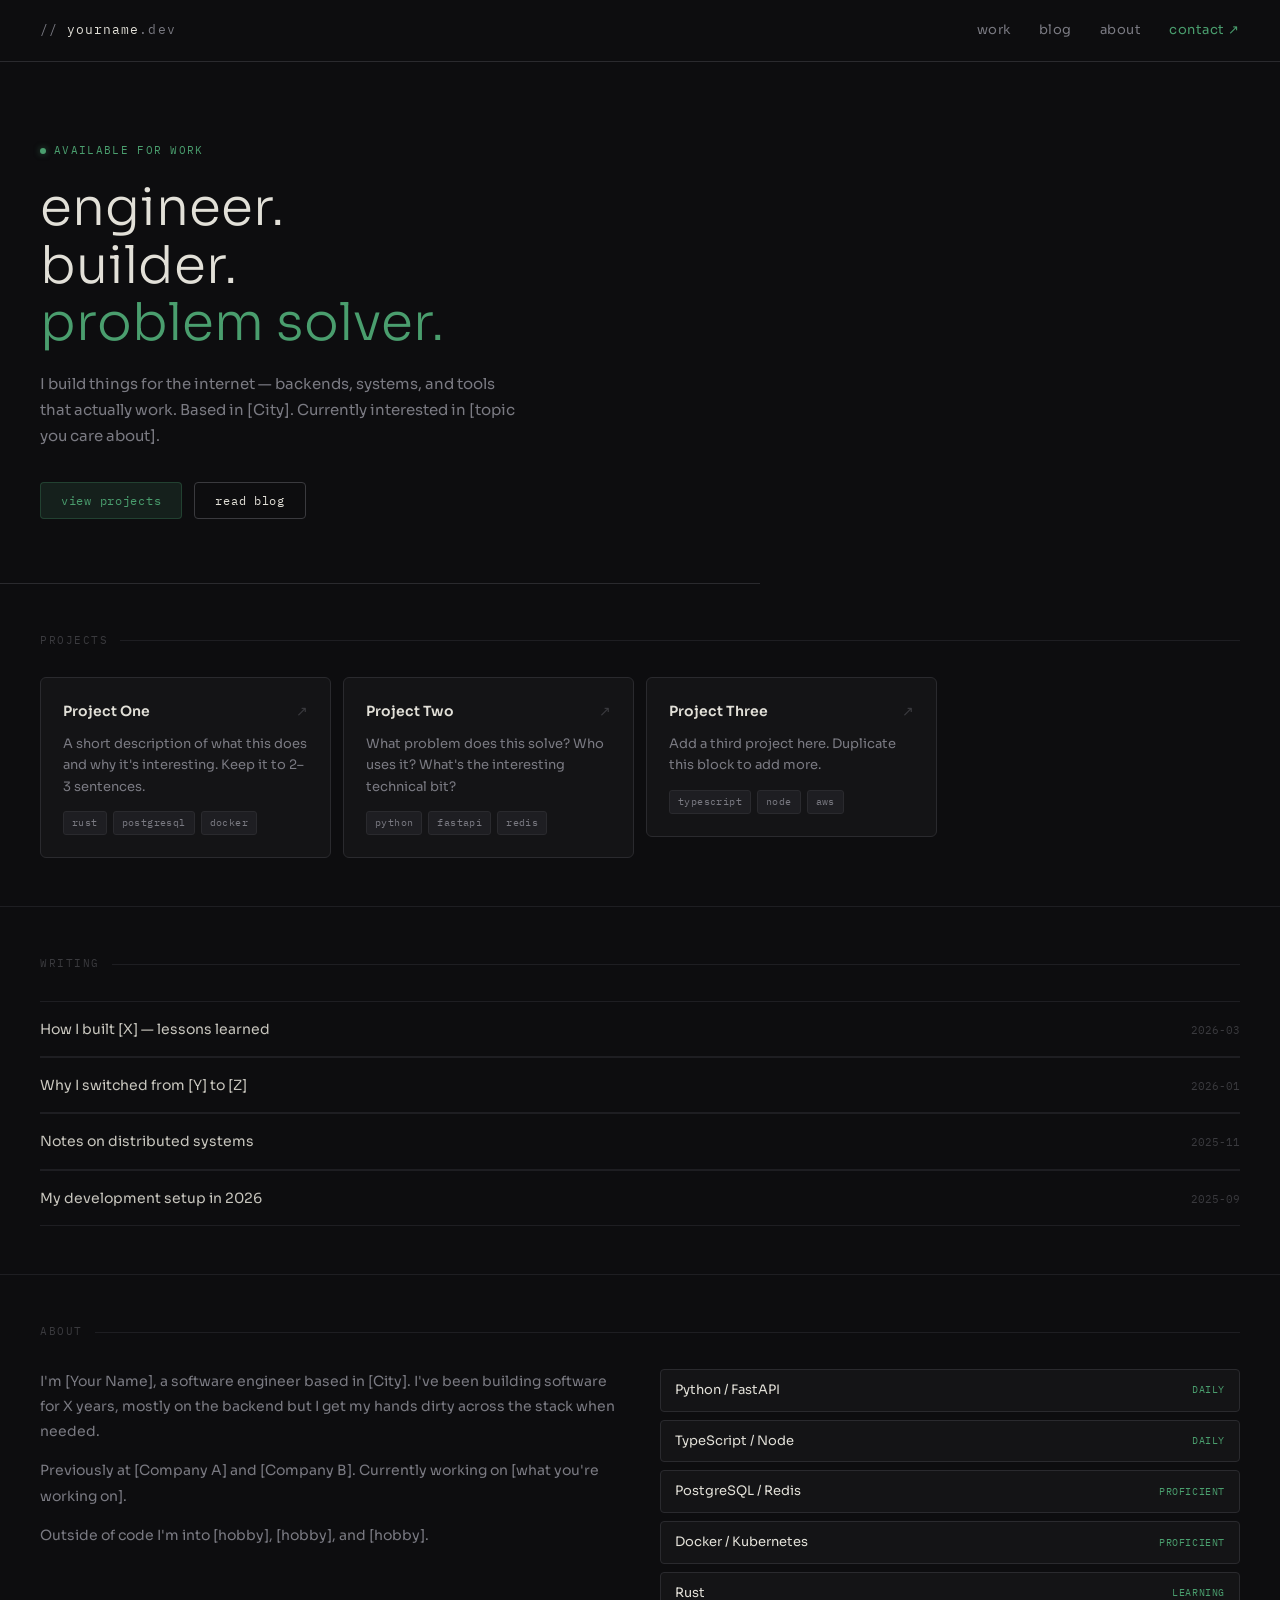
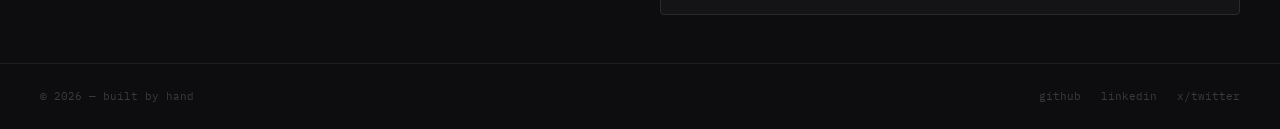
==== index.html @ 4e339ad2 "Add files via upload" ====
<!DOCTYPE html>
<html lang="en">
<head>
  <meta charset="UTF-8" />
  <meta name="viewport" content="width=device-width, initial-scale=1.0" />
  <title>yourname.dev</title>
  <link rel="preconnect" href="https://fonts.googleapis.com" />
  <link href="https://fonts.googleapis.com/css2?family=IBM+Plex+Mono:wght@400;500&family=Sora:wght@300;400;600&display=swap" rel="stylesheet" />
  <style>
    *, *::before, *::after { box-sizing: border-box; margin: 0; padding: 0; }

    :root {
      --bg:       #0d0d0f;
      --bg-card:  #141416;
      --bg-tag:   #1e1e22;
      --border:   #2a2a2e;
      --border-2: #1e1e22;
      --text:     #e2e0d8;
      --muted:    #7a7a82;
      --dim:      #3a3a3e;
      --accent:   #4a9e6e;
      --accent-bg:#4a9e6e22;
      --accent-bd:#4a9e6e44;
    }

    html { scroll-behavior: smooth; }

    body {
      font-family: 'Sora', sans-serif;
      background: var(--bg);
      color: var(--text);
      min-height: 100vh;
      line-height: 1.6;
    }

    a { color: inherit; text-decoration: none; }

    /* ── NAV ── */
    nav {
      display: flex;
      justify-content: space-between;
      align-items: center;
      padding: 20px 40px;
      border-bottom: 0.5px solid var(--border);
      position: sticky;
      top: 0;
      background: var(--bg);
      z-index: 10;
    }

    .logo {
      font-family: 'IBM Plex Mono', monospace;
      font-size: 13px;
      color: var(--muted);
      letter-spacing: 0.08em;
    }
    .logo span { color: var(--text); }

    .nav-links { display: flex; gap: 28px; }
    .nav-links a {
      font-size: 13px;
      color: var(--muted);
      letter-spacing: 0.04em;
      transition: color 0.15s;
    }
    .nav-links a:hover { color: var(--text); }
    .nav-links a.accent { color: var(--accent); }

    /* ── HERO ── */
    .hero {
      padding: 80px 40px 64px;
      border-bottom: 0.5px solid var(--border);
      max-width: 760px;
    }

    .status-badge {
      font-family: 'IBM Plex Mono', monospace;
      font-size: 11px;
      color: var(--accent);
      letter-spacing: 0.12em;
      margin-bottom: 20px;
      display: flex;
      align-items: center;
      gap: 8px;
    }
    .status-dot {
      width: 6px; height: 6px;
      border-radius: 50%;
      background: var(--accent);
      box-shadow: 0 0 6px #4a9e6e88;
      animation: pulse 2.5s ease-in-out infinite;
    }
    @keyframes pulse {
      0%, 100% { opacity: 1; }
      50% { opacity: 0.4; }
    }

    .hero h1 {
      font-size: 52px;
      font-weight: 300;
      line-height: 1.1;
      color: var(--text);
      margin-bottom: 20px;
    }
    .hero h1 em {
      font-style: normal;
      color: var(--accent);
    }

    .hero-bio {
      font-size: 15px;
      color: var(--muted);
      max-width: 480px;
      line-height: 1.75;
      margin-bottom: 32px;
    }
    /* ── Edit this line with your real bio ── */

    .cta-row { display: flex; gap: 12px; flex-wrap: wrap; }

    .btn {
      font-family: 'IBM Plex Mono', monospace;
      font-size: 12px;
      padding: 10px 20px;
      border-radius: 4px;
      cursor: pointer;
      letter-spacing: 0.06em;
      border: 0.5px solid;
      transition: all 0.15s;
      background: transparent;
    }
    .btn-green {
      color: var(--accent);
      border-color: var(--accent-bd);
      background: var(--accent-bg);
    }
    .btn-green:hover { background: #4a9e6e33; border-color: var(--accent); }
    .btn-outline {
      color: var(--text);
      border-color: var(--dim);
    }
    .btn-outline:hover { border-color: var(--text); }

    /* ── SECTIONS ── */
    .section { padding: 48px 40px; }
    .section + .section { border-top: 0.5px solid var(--border-2); }

    .section-label {
      font-family: 'IBM Plex Mono', monospace;
      font-size: 11px;
      color: var(--dim);
      letter-spacing: 0.14em;
      margin-bottom: 28px;
      display: flex;
      align-items: center;
      gap: 12px;
    }
    .section-label::after {
      content: '';
      flex: 1;
      height: 0.5px;
      background: var(--border-2);
    }

    /* ── PROJECTS ── */
    .projects-grid {
      display: grid;
      grid-template-columns: repeat(auto-fill, minmax(280px, 1fr));
      gap: 12px;
    }

    .card {
      background: var(--bg-card);
      border: 0.5px solid var(--border);
      border-radius: 6px;
      padding: 22px;
      transition: border-color 0.15s;
    }
    .card:hover { border-color: var(--dim); }
    .card:hover .card-arrow { color: var(--accent); }

    .card-top {
      display: flex;
      justify-content: space-between;
      align-items: flex-start;
      margin-bottom: 10px;
    }
    .card-title { font-size: 14px; font-weight: 600; }
    .card-arrow { font-size: 14px; color: var(--dim); transition: color 0.15s; }
    .card-desc { font-size: 13px; color: var(--muted); line-height: 1.65; }

    .tags-row { display: flex; gap: 6px; flex-wrap: wrap; margin-top: 14px; }
    .pill {
      font-family: 'IBM Plex Mono', monospace;
      font-size: 10px;
      padding: 3px 8px;
      border-radius: 3px;
      background: var(--bg-tag);
      color: var(--muted);
      border: 0.5px solid var(--border);
      letter-spacing: 0.04em;
    }

    /* ── BLOG ── */
    .post-list { display: flex; flex-direction: column; }
    .post-item {
      display: flex;
      justify-content: space-between;
      align-items: baseline;
      padding: 16px 0;
      border-bottom: 0.5px solid var(--border-2);
      cursor: pointer;
      gap: 16px;
    }
    .post-item:first-child { border-top: 0.5px solid var(--border-2); }
    .post-item:hover .post-title { color: var(--accent); }

    .post-title {
      font-size: 14px;
      color: #c8c6be;
      transition: color 0.15s;
    }
    .post-meta {
      font-family: 'IBM Plex Mono', monospace;
      font-size: 11px;
      color: var(--dim);
      white-space: nowrap;
    }

    /* ── ABOUT ── */
    .about-grid {
      display: grid;
      grid-template-columns: 1fr 1fr;
      gap: 40px;
      align-items: start;
    }
    .about-text { font-size: 14px; color: var(--muted); line-height: 1.8; }
    .about-text p + p { margin-top: 14px; }

    .skills-list {
      display: flex;
      flex-direction: column;
      gap: 8px;
    }
    .skill-row {
      display: flex;
      justify-content: space-between;
      align-items: center;
      font-size: 13px;
      padding: 10px 14px;
      background: var(--bg-card);
      border: 0.5px solid var(--border);
      border-radius: 4px;
    }
    .skill-name { color: var(--text); }
    .skill-level {
      font-family: 'IBM Plex Mono', monospace;
      font-size: 10px;
      color: var(--accent);
      letter-spacing: 0.06em;
    }

    /* ── FOOTER ── */
    footer {
      padding: 24px 40px;
      border-top: 0.5px solid var(--border-2);
      display: flex;
      justify-content: space-between;
      align-items: center;
    }
    footer p {
      font-family: 'IBM Plex Mono', monospace;
      font-size: 11px;
      color: var(--dim);
    }
    .social-links { display: flex; gap: 20px; }
    .social-links a {
      font-family: 'IBM Plex Mono', monospace;
      font-size: 11px;
      color: var(--dim);
      transition: color 0.15s;
    }
    .social-links a:hover { color: var(--muted); }

    /* ── RESPONSIVE ── */
    @media (max-width: 640px) {
      nav { padding: 16px 20px; }
      .nav-links { gap: 16px; }
      .hero { padding: 48px 20px 40px; }
      .hero h1 { font-size: 36px; }
      .section { padding: 36px 20px; }
      .about-grid { grid-template-columns: 1fr; }
      footer { padding: 20px; flex-direction: column; gap: 12px; }
    }
  </style>
</head>
<body>

  <!-- ════════════════════ NAV ════════════════════ -->
  <nav>
    <div class="logo">// <span>yourname</span>.dev</div>
    <div class="nav-links">
      <a href="#projects">work</a>
      <a href="#blog">blog</a>
      <a href="#about">about</a>
      <a href="mailto:you@email.com" class="accent">contact ↗</a>
    </div>
  </nav>

  <!-- ════════════════════ HERO ════════════════════ -->
  <section class="hero">
    <div class="status-badge">
      <span class="status-dot"></span>
      AVAILABLE FOR WORK <!-- Remove this line if you're not looking -->
    </div>
    <h1>
      engineer.<br>
      builder.<br>
      <em>problem solver.</em>
    </h1>
    <!-- ── Edit your bio here ── -->
    <p class="hero-bio">
      I build things for the internet — backends, systems, and tools that actually work.
      Based in [City]. Currently interested in [topic you care about].
    </p>
    <div class="cta-row">
      <a href="#projects"><button class="btn btn-green">view projects</button></a>
      <a href="#blog"><button class="btn btn-outline">read blog</button></a>
    </div>
  </section>

  <!-- ════════════════════ PROJECTS ════════════════════ -->
  <section class="section" id="projects">
    <div class="section-label">PROJECTS</div>
    <div class="projects-grid">

      <!-- ── Project 1: edit title, description, link, and tags ── -->
      <a href="https://github.com/you/project-one" target="_blank">
        <div class="card">
          <div class="card-top">
            <div class="card-title">Project One</div>
            <div class="card-arrow">↗</div>
          </div>
          <div class="card-desc">A short description of what this does and why it's interesting. Keep it to 2–3 sentences.</div>
          <div class="tags-row">
            <span class="pill">rust</span>
            <span class="pill">postgresql</span>
            <span class="pill">docker</span>
          </div>
        </div>
      </a>

      <!-- ── Project 2 ── -->
      <a href="https://github.com/you/project-two" target="_blank">
        <div class="card">
          <div class="card-top">
            <div class="card-title">Project Two</div>
            <div class="card-arrow">↗</div>
          </div>
          <div class="card-desc">What problem does this solve? Who uses it? What's the interesting technical bit?</div>
          <div class="tags-row">
            <span class="pill">python</span>
            <span class="pill">fastapi</span>
            <span class="pill">redis</span>
          </div>
        </div>
      </a>

      <!-- ── Project 3 ── -->
      <a href="https://github.com/you/project-three" target="_blank">
        <div class="card">
          <div class="card-top">
            <div class="card-title">Project Three</div>
            <div class="card-arrow">↗</div>
          </div>
          <div class="card-desc">Add a third project here. Duplicate this block to add more.</div>
          <div class="tags-row">
            <span class="pill">typescript</span>
            <span class="pill">node</span>
            <span class="pill">aws</span>
          </div>
        </div>
      </a>

    </div>
  </section>

  <!-- ════════════════════ BLOG ════════════════════ -->
  <section class="section" id="blog">
    <div class="section-label">WRITING</div>
    <div class="post-list">

      <!-- ── Blog post: edit title, date, and href for each post ── -->
      <a href="/blog/post-one.html">
        <div class="post-item">
          <span class="post-title">How I built [X] — lessons learned</span>
          <span class="post-meta">2026-03</span>
        </div>
      </a>

      <a href="/blog/post-two.html">
        <div class="post-item">
          <span class="post-title">Why I switched from [Y] to [Z]</span>
          <span class="post-meta">2026-01</span>
        </div>
      </a>

      <a href="/blog/post-three.html">
        <div class="post-item">
          <span class="post-title">Notes on distributed systems</span>
          <span class="post-meta">2025-11</span>
        </div>
      </a>

      <a href="/blog/post-four.html">
        <div class="post-item">
          <span class="post-title">My development setup in 2026</span>
          <span class="post-meta">2025-09</span>
        </div>
      </a>

    </div>
  </section>

  <!-- ════════════════════ ABOUT ════════════════════ -->
  <section class="section" id="about">
    <div class="section-label">ABOUT</div>
    <div class="about-grid">

      <!-- ── Edit your about text ── -->
      <div class="about-text">
        <p>
          I'm [Your Name], a software engineer based in [City].
          I've been building software for X years, mostly on the backend
          but I get my hands dirty across the stack when needed.
        </p>
        <p>
          Previously at [Company A] and [Company B]. Currently
          working on [what you're working on].
        </p>
        <p>
          Outside of code I'm into [hobby], [hobby], and [hobby].
        </p>
      </div>

      <!-- ── Edit your skills ── -->
      <div class="skills-list">
        <div class="skill-row">
          <span class="skill-name">Python / FastAPI</span>
          <span class="skill-level">DAILY</span>
        </div>
        <div class="skill-row">
          <span class="skill-name">TypeScript / Node</span>
          <span class="skill-level">DAILY</span>
        </div>
        <div class="skill-row">
          <span class="skill-name">PostgreSQL / Redis</span>
          <span class="skill-level">PROFICIENT</span>
        </div>
        <div class="skill-row">
          <span class="skill-name">Docker / Kubernetes</span>
          <span class="skill-level">PROFICIENT</span>
        </div>
        <div class="skill-row">
          <span class="skill-name">Rust</span>
          <span class="skill-level">LEARNING</span>
        </div>
      </div>

    </div>
  </section>

  <!-- ════════════════════ FOOTER ════════════════════ -->
  <footer>
    <p>© 2026 — built by hand</p>
    <div class="social-links">
      <!-- ── Replace # with your real profile URLs ── -->
      <a href="https://github.com/you" target="_blank">github</a>
      <a href="https://linkedin.com/in/you" target="_blank">linkedin</a>
      <a href="https://x.com/you" target="_blank">x/twitter</a>
    </div>
  </footer>

</body>
</html>
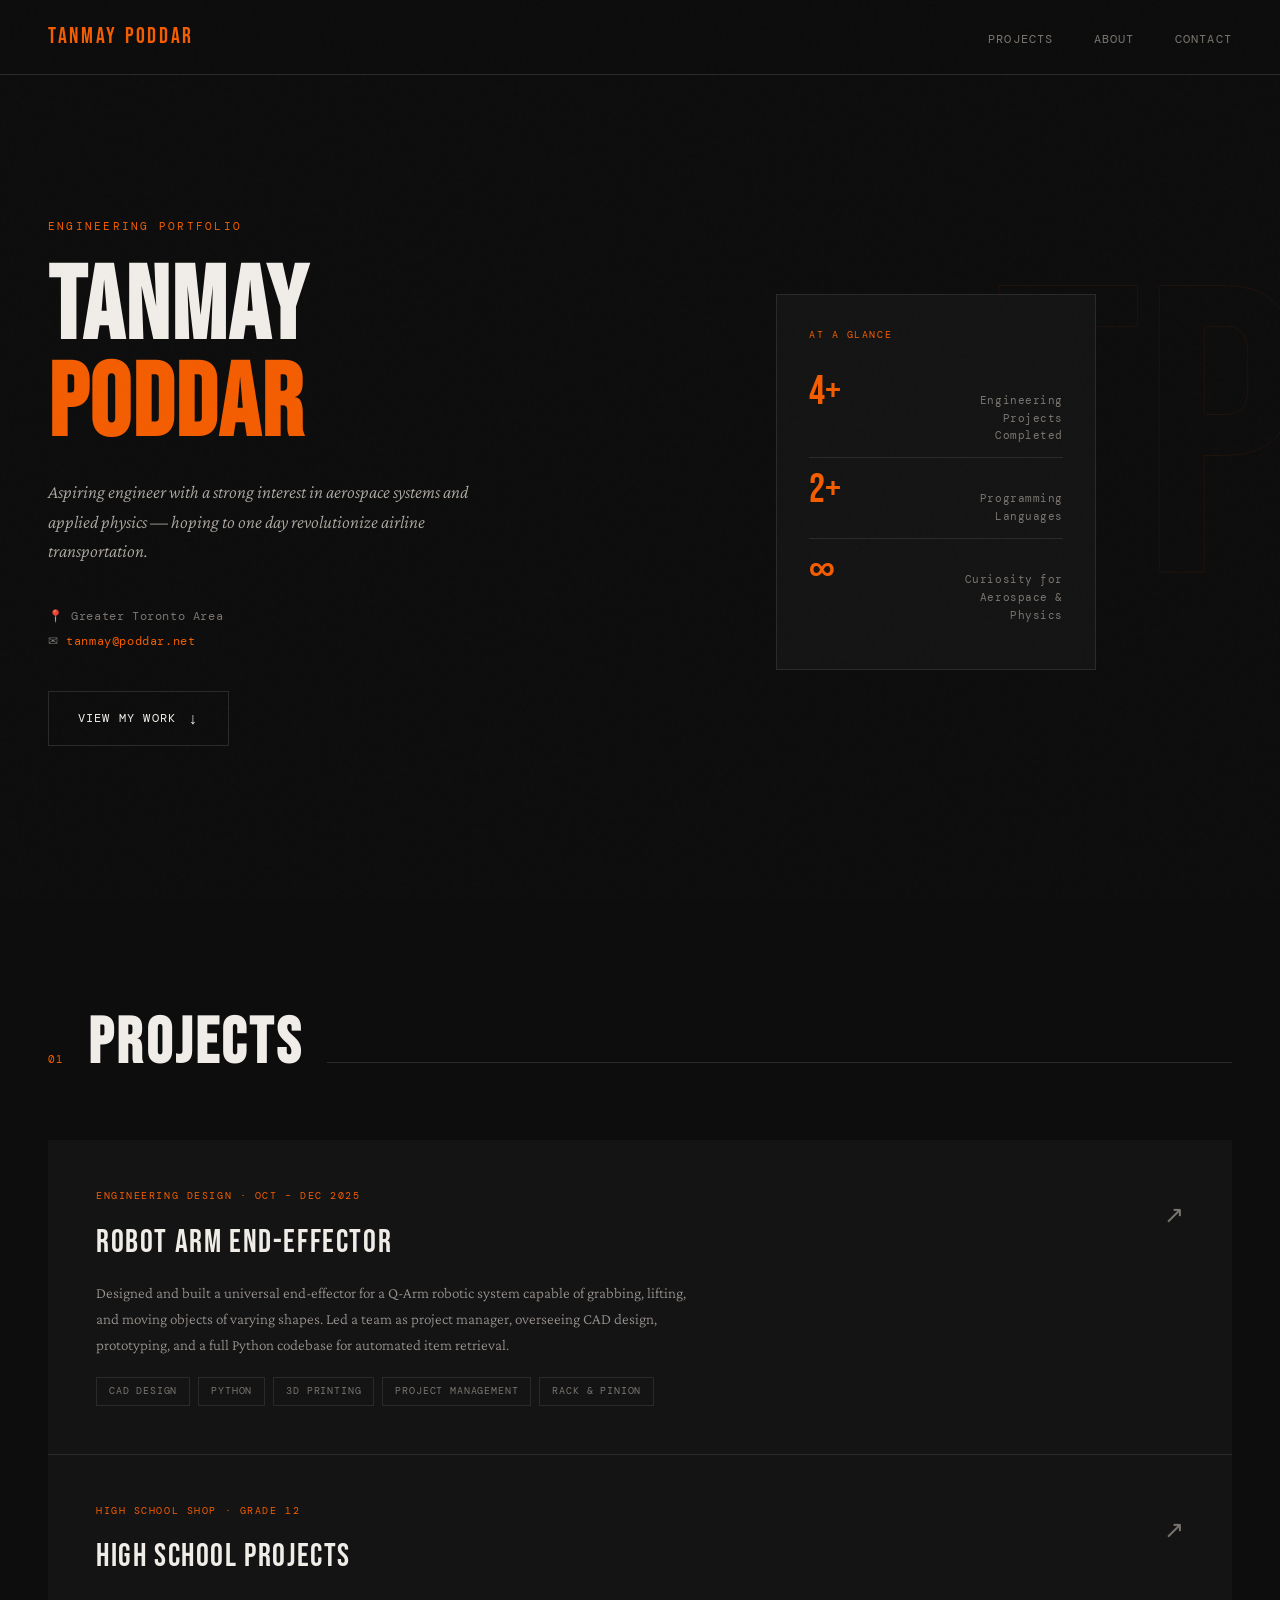
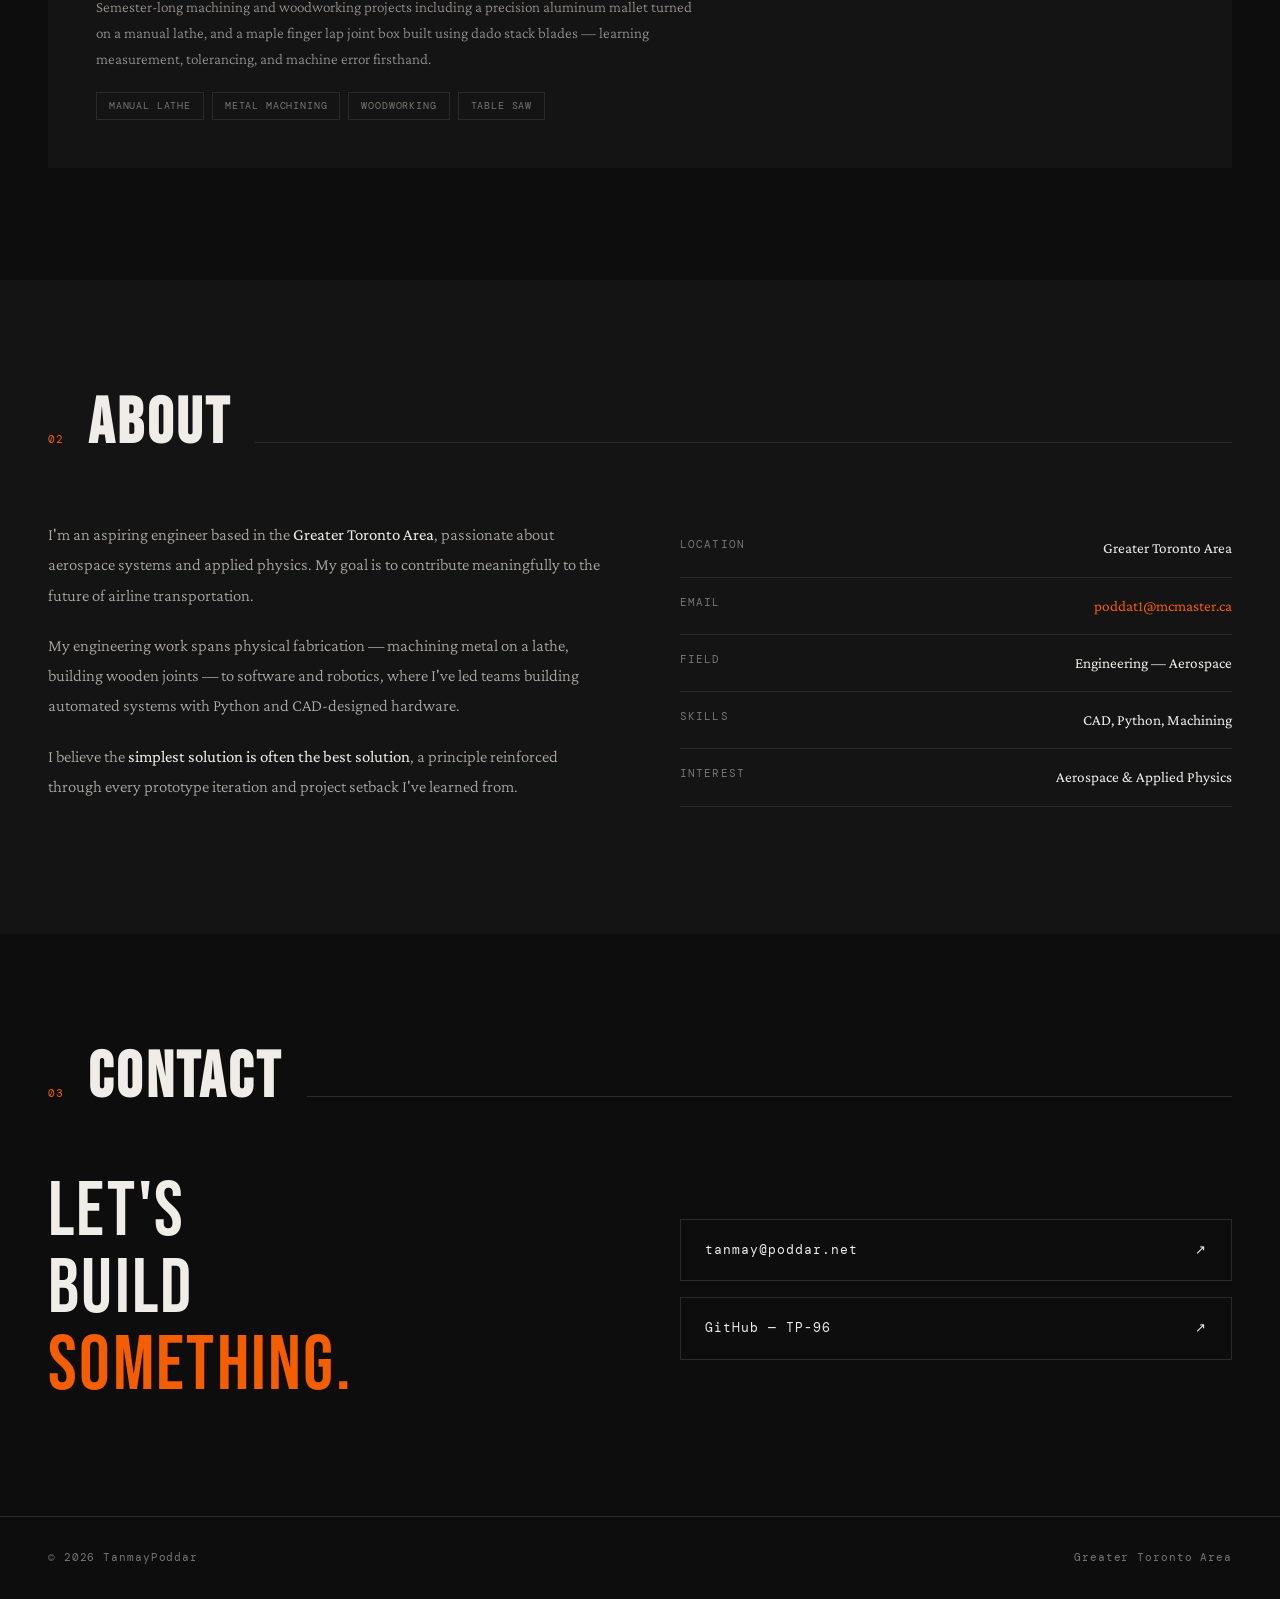
==== commit 601d5a7c: "MainPage Update" ====
--- a/index.html
+++ b/index.html
@@ -2,484 +2,538 @@
 <html lang="en">
 <head>
   <meta charset="UTF-8" />
-  <meta name="viewport" content="width=device-width, initial-scale=1.0" />
-  <title>yourname.dev</title>
-  <link rel="preconnect" href="https://fonts.googleapis.com" />
-  <link href="https://fonts.googleapis.com/css2?family=IBM+Plex+Mono:wght@400;500&family=Sora:wght@300;400;600&display=swap" rel="stylesheet" />
+  <meta name="viewport" content="width=device-width, initial-scale=1.0"/>
+  <title>Tanmay Poddar — Portfolio</title>
+  <link href="https://fonts.googleapis.com/css2?family=Bebas+Neue&family=Crimson+Pro:ital,wght@0,300;0,400;1,300&family=DM+Mono:wght@400;500&display=swap" rel="stylesheet"/>
   <style>
+    :root {
+      --orange: #F45D00;
+      --bg: #0d0d0d;
+      --surface: #141414;
+      --surface2: #1c1c1c;
+      --text: #f0ede8;
+      --muted: #7a7570;
+      --border: #2a2a2a;
+    }
     *, *::before, *::after { box-sizing: border-box; margin: 0; padding: 0; }
-
-    :root {
-      --bg:       #0d0d0f;
-      --bg-card:  #141416;
-      --bg-tag:   #1e1e22;
-      --border:   #2a2a2e;
-      --border-2: #1e1e22;
-      --text:     #e2e0d8;
-      --muted:    #7a7a82;
-      --dim:      #3a3a3e;
-      --accent:   #4a9e6e;
-      --accent-bg:#4a9e6e22;
-      --accent-bd:#4a9e6e44;
-    }
-
     html { scroll-behavior: smooth; }
-
     body {
-      font-family: 'Sora', sans-serif;
       background: var(--bg);
       color: var(--text);
+      font-family: 'Crimson Pro', Georgia, serif;
+      font-size: 18px;
+      line-height: 1.6;
+      overflow-x: hidden;
+    }
+    body::before {
+      content: '';
+      position: fixed;
+      inset: 0;
+      background-image: url("data:image/svg+xml,%3Csvg viewBox='0 0 256 256' xmlns='http://www.w3.org/2000/svg'%3E%3Cfilter id='noise'%3E%3CfeTurbulence type='fractalNoise' baseFrequency='0.9' numOctaves='4' stitchTiles='stitch'/%3E%3C/filter%3E%3Crect width='100%25' height='100%25' filter='url(%23noise)' opacity='0.04'/%3E%3C/svg%3E");
+      pointer-events: none;
+      z-index: 9999;
+      opacity: 0.4;
+    }
+    nav {
+      position: fixed;
+      top: 0; left: 0; right: 0;
+      z-index: 100;
+      display: flex;
+      justify-content: space-between;
+      align-items: center;
+      padding: 1.2rem 3rem;
+      border-bottom: 1px solid var(--border);
+      background: rgba(13,13,13,0.85);
+      backdrop-filter: blur(12px);
+    }
+    .nav-logo {
+      font-family: 'Bebas Neue', sans-serif;
+      font-size: 1.4rem;
+      letter-spacing: 0.12em;
+      color: var(--orange);
+      text-decoration: none;
+    }
+    .nav-links { display: flex; gap: 2.5rem; list-style: none; }
+    .nav-links a {
+      font-family: 'DM Mono', monospace;
+      font-size: 0.75rem;
+      letter-spacing: 0.1em;
+      text-transform: uppercase;
+      color: var(--muted);
+      text-decoration: none;
+      transition: color 0.2s;
+    }
+    .nav-links a:hover { color: var(--orange); }
+
+    .hero {
       min-height: 100vh;
-      line-height: 1.6;
-    }
-
-    a { color: inherit; text-decoration: none; }
-
-    /* ── NAV ── */
-    nav {
-      display: flex;
-      justify-content: space-between;
-      align-items: center;
-      padding: 20px 40px;
-      border-bottom: 0.5px solid var(--border);
-      position: sticky;
-      top: 0;
-      background: var(--bg);
-      z-index: 10;
-    }
-
-    .logo {
-      font-family: 'IBM Plex Mono', monospace;
-      font-size: 13px;
-      color: var(--muted);
-      letter-spacing: 0.08em;
-    }
-    .logo span { color: var(--text); }
-
-    .nav-links { display: flex; gap: 28px; }
-    .nav-links a {
-      font-size: 13px;
-      color: var(--muted);
-      letter-spacing: 0.04em;
-      transition: color 0.15s;
-    }
-    .nav-links a:hover { color: var(--text); }
-    .nav-links a.accent { color: var(--accent); }
-
-    /* ── HERO ── */
-    .hero {
-      padding: 80px 40px 64px;
-      border-bottom: 0.5px solid var(--border);
-      max-width: 760px;
-    }
-
-    .status-badge {
-      font-family: 'IBM Plex Mono', monospace;
-      font-size: 11px;
-      color: var(--accent);
-      letter-spacing: 0.12em;
-      margin-bottom: 20px;
-      display: flex;
-      align-items: center;
-      gap: 8px;
-    }
-    .status-dot {
-      width: 6px; height: 6px;
-      border-radius: 50%;
-      background: var(--accent);
-      box-shadow: 0 0 6px #4a9e6e88;
-      animation: pulse 2.5s ease-in-out infinite;
-    }
-    @keyframes pulse {
-      0%, 100% { opacity: 1; }
-      50% { opacity: 0.4; }
-    }
-
-    .hero h1 {
-      font-size: 52px;
+      display: grid;
+      grid-template-columns: 1fr 1fr;
+      align-items: center;
+      padding: 8rem 3rem 4rem;
+      position: relative;
+      overflow: hidden;
+    }
+    .hero::after {
+      content: 'TP';
+      position: absolute;
+      right: -0.05em;
+      top: 50%;
+      transform: translateY(-50%);
+      font-family: 'Bebas Neue', sans-serif;
+      font-size: 32vw;
+      color: transparent;
+      -webkit-text-stroke: 1px rgba(244,93,0,0.07);
+      pointer-events: none;
+      user-select: none;
+      line-height: 1;
+    }
+    .hero-content { position: relative; z-index: 1; }
+    .hero-label {
+      font-family: 'DM Mono', monospace;
+      font-size: 0.7rem;
+      letter-spacing: 0.2em;
+      text-transform: uppercase;
+      color: var(--orange);
+      margin-bottom: 1.5rem;
+      opacity: 0;
+      animation: fadeUp 0.8s 0.2s forwards;
+    }
+    .hero-title {
+      font-family: 'Bebas Neue', sans-serif;
+      font-size: clamp(4rem, 8vw, 7rem);
+      line-height: 0.95;
+      letter-spacing: 0.02em;
+      margin-bottom: 1.5rem;
+      opacity: 0;
+      animation: fadeUp 0.8s 0.4s forwards;
+    }
+    .hero-title span { color: var(--orange); }
+    .hero-desc {
+      font-size: 1.15rem;
+      color: #b0aba4;
       font-weight: 300;
-      line-height: 1.1;
+      font-style: italic;
+      max-width: 440px;
+      margin-bottom: 2.5rem;
+      opacity: 0;
+      animation: fadeUp 0.8s 0.6s forwards;
+    }
+    .hero-meta {
+      display: flex;
+      flex-direction: column;
+      gap: 0.4rem;
+      opacity: 0;
+      animation: fadeUp 0.8s 0.8s forwards;
+    }
+    .hero-meta span {
+      font-family: 'DM Mono', monospace;
+      font-size: 0.75rem;
+      color: var(--muted);
+      letter-spacing: 0.05em;
+    }
+    .hero-meta a { color: var(--orange); text-decoration: none; }
+    .hero-cta {
+      margin-top: 2.5rem;
+      display: inline-flex;
+      align-items: center;
+      gap: 0.75rem;
+      font-family: 'DM Mono', monospace;
+      font-size: 0.75rem;
+      letter-spacing: 0.1em;
+      text-transform: uppercase;
       color: var(--text);
-      margin-bottom: 20px;
-    }
-    .hero h1 em {
-      font-style: normal;
-      color: var(--accent);
-    }
-
-    .hero-bio {
-      font-size: 15px;
-      color: var(--muted);
-      max-width: 480px;
-      line-height: 1.75;
-      margin-bottom: 32px;
-    }
-    /* ── Edit this line with your real bio ── */
-
-    .cta-row { display: flex; gap: 12px; flex-wrap: wrap; }
-
-    .btn {
-      font-family: 'IBM Plex Mono', monospace;
-      font-size: 12px;
-      padding: 10px 20px;
-      border-radius: 4px;
-      cursor: pointer;
-      letter-spacing: 0.06em;
-      border: 0.5px solid;
-      transition: all 0.15s;
-      background: transparent;
-    }
-    .btn-green {
-      color: var(--accent);
-      border-color: var(--accent-bd);
-      background: var(--accent-bg);
-    }
-    .btn-green:hover { background: #4a9e6e33; border-color: var(--accent); }
-    .btn-outline {
-      color: var(--text);
-      border-color: var(--dim);
-    }
-    .btn-outline:hover { border-color: var(--text); }
-
-    /* ── SECTIONS ── */
-    .section { padding: 48px 40px; }
-    .section + .section { border-top: 0.5px solid var(--border-2); }
-
-    .section-label {
-      font-family: 'IBM Plex Mono', monospace;
-      font-size: 11px;
-      color: var(--dim);
-      letter-spacing: 0.14em;
-      margin-bottom: 28px;
-      display: flex;
-      align-items: center;
-      gap: 12px;
-    }
-    .section-label::after {
-      content: '';
-      flex: 1;
-      height: 0.5px;
-      background: var(--border-2);
-    }
-
-    /* ── PROJECTS ── */
-    .projects-grid {
-      display: grid;
-      grid-template-columns: repeat(auto-fill, minmax(280px, 1fr));
-      gap: 12px;
-    }
-
-    .card {
-      background: var(--bg-card);
-      border: 0.5px solid var(--border);
-      border-radius: 6px;
-      padding: 22px;
-      transition: border-color 0.15s;
-    }
-    .card:hover { border-color: var(--dim); }
-    .card:hover .card-arrow { color: var(--accent); }
-
-    .card-top {
-      display: flex;
-      justify-content: space-between;
-      align-items: flex-start;
-      margin-bottom: 10px;
-    }
-    .card-title { font-size: 14px; font-weight: 600; }
-    .card-arrow { font-size: 14px; color: var(--dim); transition: color 0.15s; }
-    .card-desc { font-size: 13px; color: var(--muted); line-height: 1.65; }
-
-    .tags-row { display: flex; gap: 6px; flex-wrap: wrap; margin-top: 14px; }
-    .pill {
-      font-family: 'IBM Plex Mono', monospace;
-      font-size: 10px;
-      padding: 3px 8px;
-      border-radius: 3px;
-      background: var(--bg-tag);
-      color: var(--muted);
-      border: 0.5px solid var(--border);
-      letter-spacing: 0.04em;
-    }
-
-    /* ── BLOG ── */
-    .post-list { display: flex; flex-direction: column; }
-    .post-item {
+      text-decoration: none;
+      border: 1px solid var(--border);
+      padding: 0.85rem 1.8rem;
+      transition: border-color 0.2s, color 0.2s;
+      opacity: 0;
+      animation: fadeUp 0.8s 1s forwards;
+    }
+    .hero-cta:hover { border-color: var(--orange); color: var(--orange); }
+    .hero-cta::after { content: '↓'; font-size: 1rem; }
+    .hero-right {
+      display: flex;
+      justify-content: center;
+      align-items: center;
+      position: relative;
+      z-index: 1;
+    }
+    .hero-card {
+      border: 1px solid var(--border);
+      padding: 2rem;
+      background: var(--surface);
+      max-width: 320px;
+      width: 100%;
+      opacity: 0;
+      animation: fadeUp 0.8s 0.6s forwards;
+    }
+    .hero-card-label {
+      font-family: 'DM Mono', monospace;
+      font-size: 0.65rem;
+      letter-spacing: 0.15em;
+      text-transform: uppercase;
+      color: var(--orange);
+      margin-bottom: 1rem;
+    }
+    .stat-row {
       display: flex;
       justify-content: space-between;
       align-items: baseline;
-      padding: 16px 0;
-      border-bottom: 0.5px solid var(--border-2);
-      cursor: pointer;
-      gap: 16px;
-    }
-    .post-item:first-child { border-top: 0.5px solid var(--border-2); }
-    .post-item:hover .post-title { color: var(--accent); }
-
-    .post-title {
-      font-size: 14px;
-      color: #c8c6be;
-      transition: color 0.15s;
-    }
-    .post-meta {
-      font-family: 'IBM Plex Mono', monospace;
-      font-size: 11px;
-      color: var(--dim);
-      white-space: nowrap;
-    }
-
-    /* ── ABOUT ── */
+      padding: 0.75rem 0;
+      border-bottom: 1px solid var(--border);
+    }
+    .stat-row:last-child { border-bottom: none; }
+    .stat-num {
+      font-family: 'Bebas Neue', sans-serif;
+      font-size: 2.5rem;
+      color: var(--orange);
+      line-height: 1;
+    }
+    .stat-label {
+      font-family: 'DM Mono', monospace;
+      font-size: 0.7rem;
+      color: var(--muted);
+      letter-spacing: 0.05em;
+      text-align: right;
+      max-width: 130px;
+    }
+
+    section { padding: 7rem 3rem; }
+    .section-header {
+      display: flex;
+      align-items: baseline;
+      gap: 1.5rem;
+      margin-bottom: 4rem;
+    }
+    .section-num {
+      font-family: 'DM Mono', monospace;
+      font-size: 0.7rem;
+      color: var(--orange);
+      letter-spacing: 0.1em;
+    }
+    .section-title {
+      font-family: 'Bebas Neue', sans-serif;
+      font-size: clamp(2.5rem, 5vw, 4rem);
+      letter-spacing: 0.05em;
+      line-height: 1;
+    }
+    .section-line { flex: 1; height: 1px; background: var(--border); }
+
+    #projects { background: var(--bg); }
+    .project-grid { display: grid; gap: 1px; background: var(--border); }
+    .project-card {
+      background: var(--surface);
+      padding: 3rem;
+      display: grid;
+      grid-template-columns: 1fr auto;
+      gap: 2rem;
+      align-items: start;
+      text-decoration: none;
+      color: inherit;
+      transition: background 0.2s;
+      position: relative;
+      overflow: hidden;
+    }
+    .project-card::before {
+      content: '';
+      position: absolute;
+      left: 0; top: 0; bottom: 0;
+      width: 3px;
+      background: var(--orange);
+      transform: scaleY(0);
+      transition: transform 0.3s;
+      transform-origin: bottom;
+    }
+    .project-card:hover { background: var(--surface2); }
+    .project-card:hover::before { transform: scaleY(1); }
+    .project-tag {
+      font-family: 'DM Mono', monospace;
+      font-size: 0.65rem;
+      letter-spacing: 0.15em;
+      text-transform: uppercase;
+      color: var(--orange);
+      margin-bottom: 0.75rem;
+    }
+    .project-title {
+      font-family: 'Bebas Neue', sans-serif;
+      font-size: 2rem;
+      letter-spacing: 0.05em;
+      margin-bottom: 0.75rem;
+    }
+    .project-desc {
+      color: #9a9490;
+      font-size: 0.95rem;
+      font-weight: 300;
+      max-width: 600px;
+      line-height: 1.7;
+    }
+    .project-arrow {
+      font-family: 'DM Mono', monospace;
+      font-size: 1.5rem;
+      color: var(--muted);
+      transition: color 0.2s, transform 0.2s;
+      margin-top: 0.5rem;
+    }
+    .project-card:hover .project-arrow { color: var(--orange); transform: translate(4px, -4px); }
+    .project-skills { display: flex; flex-wrap: wrap; gap: 0.5rem; margin-top: 1.25rem; }
+    .skill-chip {
+      font-family: 'DM Mono', monospace;
+      font-size: 0.65rem;
+      letter-spacing: 0.08em;
+      padding: 0.3rem 0.75rem;
+      border: 1px solid var(--border);
+      color: var(--muted);
+      text-transform: uppercase;
+    }
+
+    #about { background: var(--surface); }
     .about-grid {
       display: grid;
       grid-template-columns: 1fr 1fr;
-      gap: 40px;
+      gap: 5rem;
       align-items: start;
     }
-    .about-text { font-size: 14px; color: var(--muted); line-height: 1.8; }
-    .about-text p + p { margin-top: 14px; }
-
-    .skills-list {
-      display: flex;
-      flex-direction: column;
-      gap: 8px;
-    }
-    .skill-row {
+    .about-text p {
+      color: #b0aba4;
+      font-size: 1.05rem;
+      font-weight: 300;
+      line-height: 1.8;
+      margin-bottom: 1.25rem;
+    }
+    .about-text p strong { color: var(--text); font-weight: 400; }
+    .about-details { display: flex; flex-direction: column; gap: 0; }
+    .detail-row {
       display: flex;
       justify-content: space-between;
-      align-items: center;
-      font-size: 13px;
-      padding: 10px 14px;
-      background: var(--bg-card);
-      border: 0.5px solid var(--border);
-      border-radius: 4px;
-    }
-    .skill-name { color: var(--text); }
-    .skill-level {
-      font-family: 'IBM Plex Mono', monospace;
-      font-size: 10px;
-      color: var(--accent);
-      letter-spacing: 0.06em;
-    }
-
-    /* ── FOOTER ── */
+      padding: 1rem 0;
+      border-bottom: 1px solid var(--border);
+    }
+    .detail-key {
+      font-family: 'DM Mono', monospace;
+      font-size: 0.7rem;
+      letter-spacing: 0.1em;
+      text-transform: uppercase;
+      color: var(--muted);
+    }
+    .detail-val { font-size: 0.95rem; color: var(--text); text-align: right; }
+    .detail-val a { color: var(--orange); text-decoration: none; }
+
+    #contact { background: var(--bg); }
+    .contact-inner {
+      display: grid;
+      grid-template-columns: 1fr 1fr;
+      gap: 5rem;
+      align-items: center;
+    }
+    .contact-big {
+      font-family: 'Bebas Neue', sans-serif;
+      font-size: clamp(3rem, 6vw, 5.5rem);
+      line-height: 1;
+      letter-spacing: 0.03em;
+    }
+    .contact-big span { color: var(--orange); }
+    .contact-links { display: flex; flex-direction: column; gap: 1rem; }
+    .contact-link {
+      display: flex;
+      align-items: center;
+      justify-content: space-between;
+      padding: 1.25rem 1.5rem;
+      border: 1px solid var(--border);
+      color: var(--text);
+      text-decoration: none;
+      font-family: 'DM Mono', monospace;
+      font-size: 0.8rem;
+      letter-spacing: 0.08em;
+      transition: border-color 0.2s, color 0.2s, background 0.2s;
+    }
+    .contact-link:hover { border-color: var(--orange); color: var(--orange); background: rgba(244,93,0,0.04); }
+
     footer {
-      padding: 24px 40px;
-      border-top: 0.5px solid var(--border-2);
+      border-top: 1px solid var(--border);
+      padding: 2rem 3rem;
       display: flex;
       justify-content: space-between;
       align-items: center;
     }
-    footer p {
-      font-family: 'IBM Plex Mono', monospace;
-      font-size: 11px;
-      color: var(--dim);
-    }
-    .social-links { display: flex; gap: 20px; }
-    .social-links a {
-      font-family: 'IBM Plex Mono', monospace;
-      font-size: 11px;
-      color: var(--dim);
-      transition: color 0.15s;
-    }
-    .social-links a:hover { color: var(--muted); }
-
-    /* ── RESPONSIVE ── */
-    @media (max-width: 640px) {
-      nav { padding: 16px 20px; }
-      .nav-links { gap: 16px; }
-      .hero { padding: 48px 20px 40px; }
-      .hero h1 { font-size: 36px; }
-      .section { padding: 36px 20px; }
-      .about-grid { grid-template-columns: 1fr; }
-      footer { padding: 20px; flex-direction: column; gap: 12px; }
+    footer span {
+      font-family: 'DM Mono', monospace;
+      font-size: 0.7rem;
+      color: var(--muted);
+      letter-spacing: 0.08em;
+    }
+
+    @keyframes fadeUp {
+      from { opacity: 0; transform: translateY(24px); }
+      to   { opacity: 1; transform: translateY(0); }
+    }
+    .reveal {
+      opacity: 0;
+      transform: translateY(30px);
+      transition: opacity 0.7s ease, transform 0.7s ease;
+    }
+    .reveal.visible { opacity: 1; transform: none; }
+
+    @media (max-width: 768px) {
+      nav { padding: 1rem 1.5rem; }
+      .hero { grid-template-columns: 1fr; padding: 7rem 1.5rem 4rem; }
+      .hero-right { display: none; }
+      section { padding: 5rem 1.5rem; }
+      .about-grid, .contact-inner { grid-template-columns: 1fr; gap: 3rem; }
+      .project-card { grid-template-columns: 1fr; }
+      footer { flex-direction: column; gap: 0.5rem; text-align: center; }
     }
   </style>
 </head>
 <body>
-
-  <!-- ════════════════════ NAV ════════════════════ -->
   <nav>
-    <div class="logo">// <span>yourname</span>.dev</div>
-    <div class="nav-links">
-      <a href="#projects">work</a>
-      <a href="#blog">blog</a>
-      <a href="#about">about</a>
-      <a href="mailto:you@email.com" class="accent">contact ↗</a>
-    </div>
+    <a class="nav-logo" href="#">Tanmay Poddar</a>
+    <ul class="nav-links">
+      <li><a href="#projects">Projects</a></li>
+      <li><a href="#about">About</a></li>
+      <li><a href="#contact">Contact</a></li>
+    </ul>
   </nav>
 
-  <!-- ════════════════════ HERO ════════════════════ -->
   <section class="hero">
-    <div class="status-badge">
-      <span class="status-dot"></span>
-      AVAILABLE FOR WORK <!-- Remove this line if you're not looking -->
-    </div>
-    <h1>
-      engineer.<br>
-      builder.<br>
-      <em>problem solver.</em>
-    </h1>
-    <!-- ── Edit your bio here ── -->
-    <p class="hero-bio">
-      I build things for the internet — backends, systems, and tools that actually work.
-      Based in [City]. Currently interested in [topic you care about].
-    </p>
-    <div class="cta-row">
-      <a href="#projects"><button class="btn btn-green">view projects</button></a>
-      <a href="#blog"><button class="btn btn-outline">read blog</button></a>
+    <div class="hero-content">
+      <p class="hero-label">Engineering Portfolio</p>
+      <h1 class="hero-title">Tanmay<br><span>Poddar</span></h1>
+      <p class="hero-desc">Aspiring engineer with a strong interest in aerospace systems and applied physics — hoping to one day revolutionize airline transportation.</p>
+      <div class="hero-meta">
+        <span>📍 Greater Toronto Area</span>
+        <span>✉ <a href="mailto:tanmay@poddar.net">tanmay@poddar.net</a></span>
+      </div>
+      <a href="#projects" class="hero-cta">View My Work</a>
+    </div>
+    <div class="hero-right">
+      <div class="hero-card">
+        <div class="hero-card-label">At a Glance</div>
+        <div class="stat-row">
+          <div class="stat-num">4+</div>
+          <div class="stat-label">Engineering Projects Completed</div>
+        </div>
+        <div class="stat-row">
+          <div class="stat-num">2+</div>
+          <div class="stat-label">Programming Languages</div>
+        </div>
+        <div class="stat-row">
+          <div class="stat-num">∞</div>
+          <div class="stat-label">Curiosity for Aerospace & Physics</div>
+        </div>
+      </div>
     </div>
   </section>
 
-  <!-- ════════════════════ PROJECTS ════════════════════ -->
-  <section class="section" id="projects">
-    <div class="section-label">PROJECTS</div>
-    <div class="projects-grid">
-
-      <!-- ── Project 1: edit title, description, link, and tags ── -->
-      <a href="https://github.com/you/project-one" target="_blank">
-        <div class="card">
-          <div class="card-top">
-            <div class="card-title">Project One</div>
-            <div class="card-arrow">↗</div>
+  <section id="projects">
+    <div class="section-header reveal">
+      <span class="section-num">01</span>
+      <h2 class="section-title">Projects</h2>
+      <div class="section-line"></div>
+    </div>
+    <div class="project-grid">
+      <a href="robot-arm.html" class="project-card reveal">
+        <div>
+          <div class="project-tag">Engineering Design · Oct – Dec 2025</div>
+          <div class="project-title">Robot Arm End-Effector</div>
+          <p class="project-desc">Designed and built a universal end-effector for a Q-Arm robotic system capable of grabbing, lifting, and moving objects of varying shapes. Led a team as project manager, overseeing CAD design, prototyping, and a full Python codebase for automated item retrieval.</p>
+          <div class="project-skills">
+            <span class="skill-chip">CAD Design</span>
+            <span class="skill-chip">Python</span>
+            <span class="skill-chip">3D Printing</span>
+            <span class="skill-chip">Project Management</span>
+            <span class="skill-chip">Rack & Pinion</span>
           </div>
-          <div class="card-desc">A short description of what this does and why it's interesting. Keep it to 2–3 sentences.</div>
-          <div class="tags-row">
-            <span class="pill">rust</span>
-            <span class="pill">postgresql</span>
-            <span class="pill">docker</span>
+        </div>
+        <div class="project-arrow">↗</div>
+      </a>
+      <a href="highschool.html" class="project-card reveal">
+        <div>
+          <div class="project-tag">High School Shop · Grade 12</div>
+          <div class="project-title">High School Projects</div>
+          <p class="project-desc">Semester-long machining and woodworking projects including a precision aluminum mallet turned on a manual lathe, and a maple finger lap joint box built using dado stack blades — learning measurement, tolerancing, and machine error firsthand.</p>
+          <div class="project-skills">
+            <span class="skill-chip">Manual Lathe</span>
+            <span class="skill-chip"> Metal Machining</span>
+            <span class="skill-chip">Woodworking</span>
+            <span class="skill-chip">Table Saw</span>
           </div>
         </div>
+        <div class="project-arrow">↗</div>
       </a>
-
-      <!-- ── Project 2 ── -->
-      <a href="https://github.com/you/project-two" target="_blank">
-        <div class="card">
-          <div class="card-top">
-            <div class="card-title">Project Two</div>
-            <div class="card-arrow">↗</div>
-          </div>
-          <div class="card-desc">What problem does this solve? Who uses it? What's the interesting technical bit?</div>
-          <div class="tags-row">
-            <span class="pill">python</span>
-            <span class="pill">fastapi</span>
-            <span class="pill">redis</span>
-          </div>
-        </div>
-      </a>
-
-      <!-- ── Project 3 ── -->
-      <a href="https://github.com/you/project-three" target="_blank">
-        <div class="card">
-          <div class="card-top">
-            <div class="card-title">Project Three</div>
-            <div class="card-arrow">↗</div>
-          </div>
-          <div class="card-desc">Add a third project here. Duplicate this block to add more.</div>
-          <div class="tags-row">
-            <span class="pill">typescript</span>
-            <span class="pill">node</span>
-            <span class="pill">aws</span>
-          </div>
-        </div>
-      </a>
-
     </div>
   </section>
 
-  <!-- ════════════════════ BLOG ════════════════════ -->
-  <section class="section" id="blog">
-    <div class="section-label">WRITING</div>
-    <div class="post-list">
-
-      <!-- ── Blog post: edit title, date, and href for each post ── -->
-      <a href="/blog/post-one.html">
-        <div class="post-item">
-          <span class="post-title">How I built [X] — lessons learned</span>
-          <span class="post-meta">2026-03</span>
-        </div>
-      </a>
-
-      <a href="/blog/post-two.html">
-        <div class="post-item">
-          <span class="post-title">Why I switched from [Y] to [Z]</span>
-          <span class="post-meta">2026-01</span>
-        </div>
-      </a>
-
-      <a href="/blog/post-three.html">
-        <div class="post-item">
-          <span class="post-title">Notes on distributed systems</span>
-          <span class="post-meta">2025-11</span>
-        </div>
-      </a>
-
-      <a href="/blog/post-four.html">
-        <div class="post-item">
-          <span class="post-title">My development setup in 2026</span>
-          <span class="post-meta">2025-09</span>
-        </div>
-      </a>
-
+  <section id="about">
+    <div class="section-header reveal">
+      <span class="section-num">02</span>
+      <h2 class="section-title">About</h2>
+      <div class="section-line"></div>
+    </div>
+    <div class="about-grid">
+      <div class="about-text reveal">
+        <p>I'm an aspiring engineer based in the <strong>Greater Toronto Area</strong>, passionate about aerospace systems and applied physics. My goal is to contribute meaningfully to the future of airline transportation.</p>
+        <p>My engineering work spans physical fabrication — machining metal on a lathe, building wooden joints — to software and robotics, where I've led teams building automated systems with Python and CAD-designed hardware.</p>
+        <p>I believe the <strong>simplest solution is often the best solution</strong>, a principle reinforced through every prototype iteration and project setback I've learned from.</p>
+      </div>
+      <div class="about-details reveal">
+        <div class="detail-row">
+          <span class="detail-key">Location</span>
+          <span class="detail-val">Greater Toronto Area</span>
+        </div>
+        <div class="detail-row">
+          <span class="detail-key">Email</span>
+          <span class="detail-val"><a href="mailto:poddat1@mcmaster.ca">poddat1@mcmaster.ca</a></span>
+        </div>
+        <div class="detail-row">
+          <span class="detail-key">Field</span>
+          <span class="detail-val">Engineering — Aerospace</span>
+        </div>
+        <div class="detail-row">
+          <span class="detail-key">Skills</span>
+          <span class="detail-val">CAD, Python, Machining</span>
+        </div>
+        <div class="detail-row">
+          <span class="detail-key">Interest</span>
+          <span class="detail-val">Aerospace & Applied Physics</span>
+        </div>
+      </div>
     </div>
   </section>
 
-  <!-- ════════════════════ ABOUT ════════════════════ -->
-  <section class="section" id="about">
-    <div class="section-label">ABOUT</div>
-    <div class="about-grid">
-
-      <!-- ── Edit your about text ── -->
-      <div class="about-text">
-        <p>
-          I'm [Your Name], a software engineer based in [City].
-          I've been building software for X years, mostly on the backend
-          but I get my hands dirty across the stack when needed.
-        </p>
-        <p>
-          Previously at [Company A] and [Company B]. Currently
-          working on [what you're working on].
-        </p>
-        <p>
-          Outside of code I'm into [hobby], [hobby], and [hobby].
-        </p>
+  <section id="contact">
+    <div class="section-header reveal">
+      <span class="section-num">03</span>
+      <h2 class="section-title">Contact</h2>
+      <div class="section-line"></div>
+    </div>
+    <div class="contact-inner">
+      <div class="contact-big reveal">Let's<br>Build<br><span>Something.</span></div>
+      <div class="contact-links reveal">
+        <a href="mailto:tanmay@poddar.net" class="contact-link">
+          <span>tanmay@poddar.net</span><span>↗</span>
+        </a>
+        <a href="https://github.com/TP-96" class="contact-link" target="_blank">
+          <span>GitHub — TP-96</span><span>↗</span>
+        </a>
       </div>
-
-      <!-- ── Edit your skills ── -->
-      <div class="skills-list">
-        <div class="skill-row">
-          <span class="skill-name">Python / FastAPI</span>
-          <span class="skill-level">DAILY</span>
-        </div>
-        <div class="skill-row">
-          <span class="skill-name">TypeScript / Node</span>
-          <span class="skill-level">DAILY</span>
-        </div>
-        <div class="skill-row">
-          <span class="skill-name">PostgreSQL / Redis</span>
-          <span class="skill-level">PROFICIENT</span>
-        </div>
-        <div class="skill-row">
-          <span class="skill-name">Docker / Kubernetes</span>
-          <span class="skill-level">PROFICIENT</span>
-        </div>
-        <div class="skill-row">
-          <span class="skill-name">Rust</span>
-          <span class="skill-level">LEARNING</span>
-        </div>
-      </div>
-
     </div>
   </section>
 
-  <!-- ════════════════════ FOOTER ════════════════════ -->
   <footer>
-    <p>© 2026 — built by hand</p>
-    <div class="social-links">
-      <!-- ── Replace # with your real profile URLs ── -->
-      <a href="https://github.com/you" target="_blank">github</a>
-      <a href="https://linkedin.com/in/you" target="_blank">linkedin</a>
-      <a href="https://x.com/you" target="_blank">x/twitter</a>
-    </div>
+    <span>© 2026 TanmayPoddar</span>
+    <span>Greater Toronto Area</span>
   </footer>
 
+  <script>
+    const observer = new IntersectionObserver((entries) => {
+      entries.forEach((e, i) => {
+        if (e.isIntersecting) {
+          setTimeout(() => e.target.classList.add('visible'), i * 100);
+        }
+      });
+    }, { threshold: 0.1 });
+    document.querySelectorAll('.reveal').forEach(el => observer.observe(el));
+  </script>
 </body>
 </html>
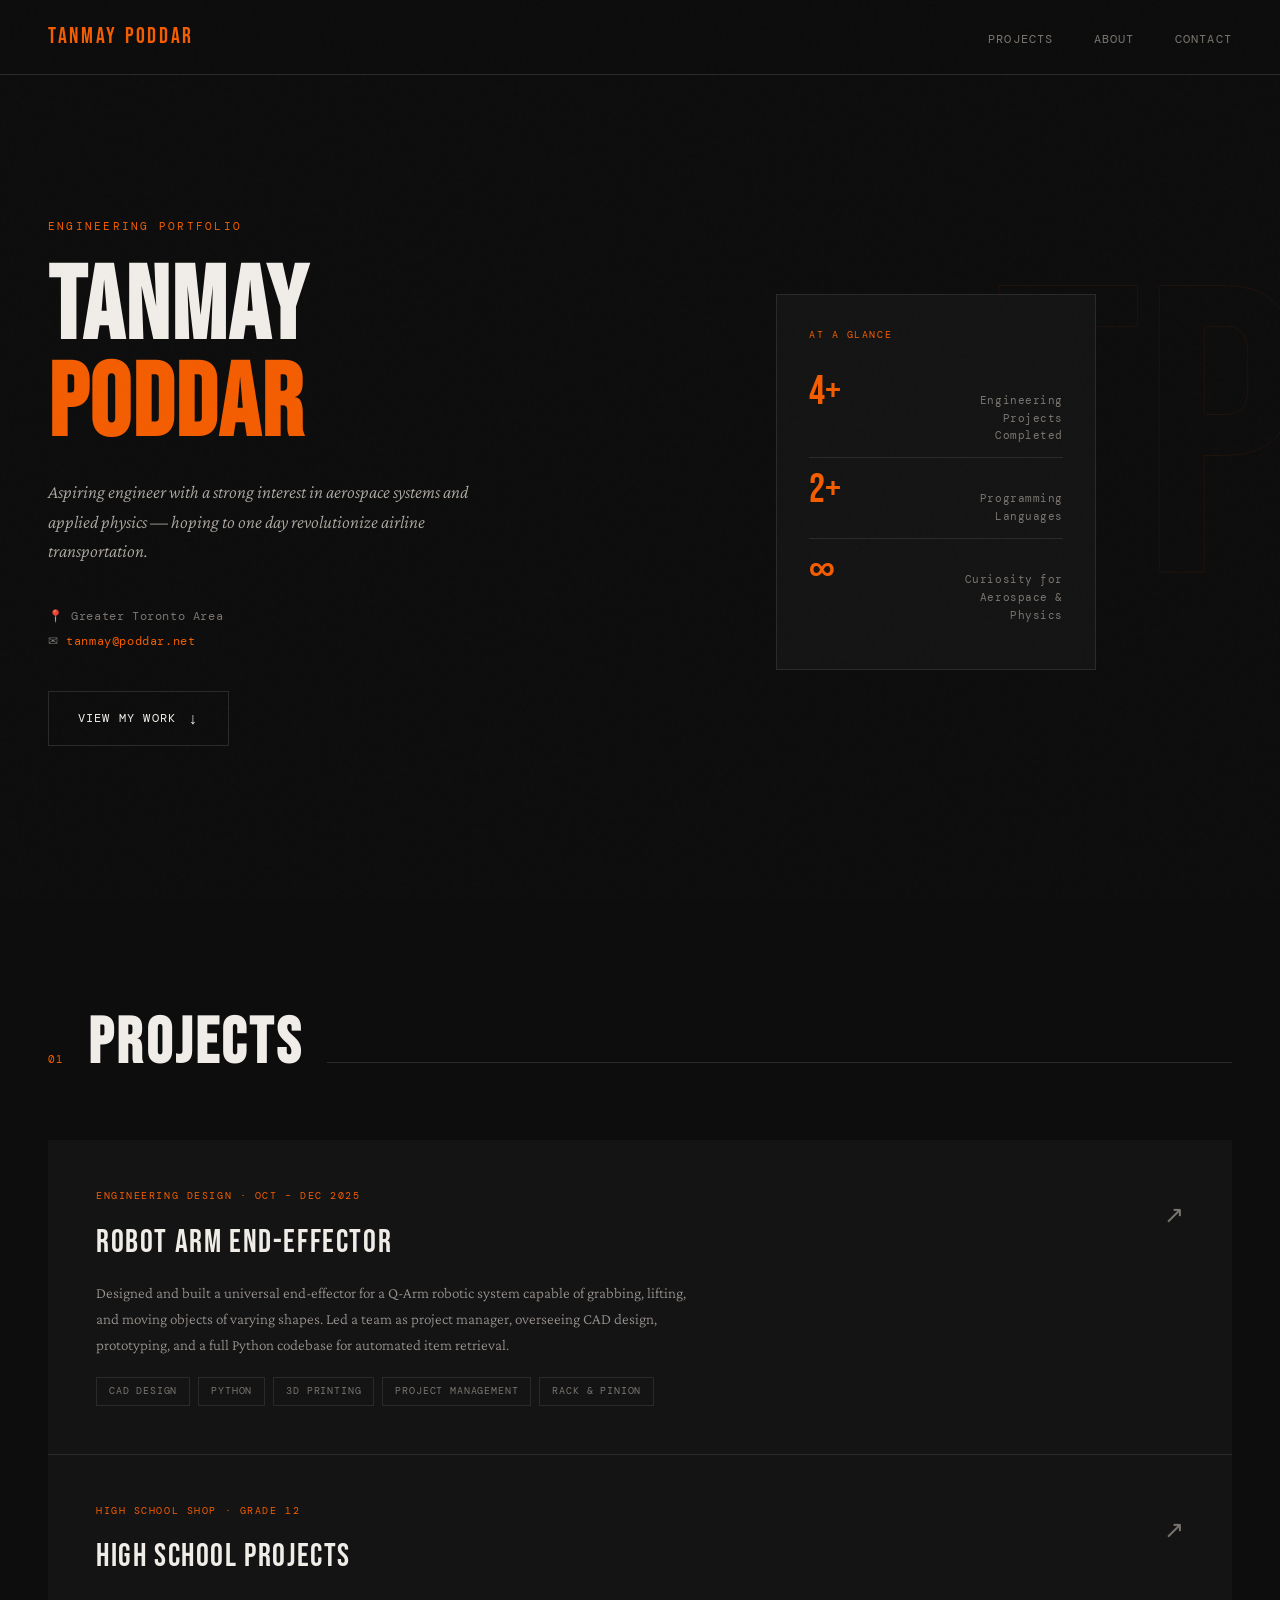
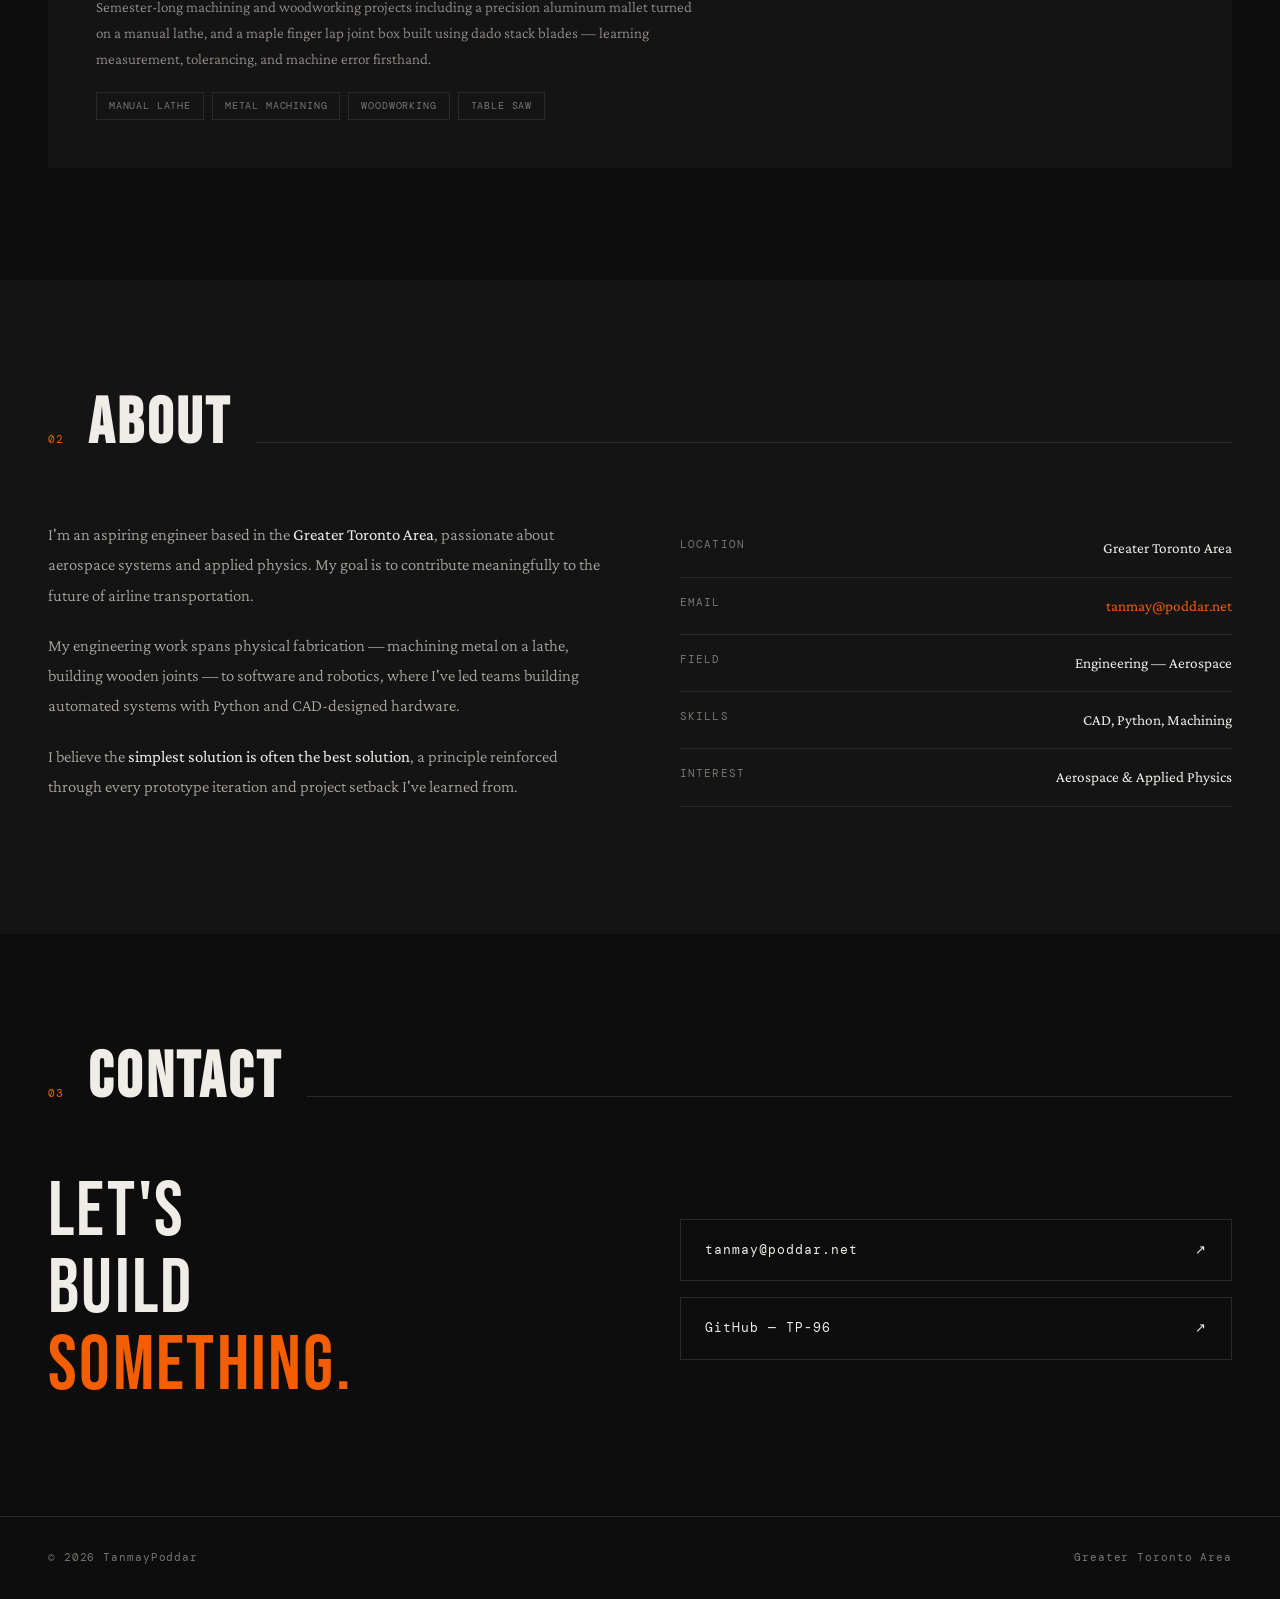
==== commit 385a3d1b: "Update index.html" ====
--- a/index.html
+++ b/index.html
@@ -483,7 +483,7 @@
         </div>
         <div class="detail-row">
           <span class="detail-key">Email</span>
-          <span class="detail-val"><a href="mailto:poddat1@mcmaster.ca">poddat1@mcmaster.ca</a></span>
+          <span class="detail-val"><a href="mailto:tanmay@poddar.net">tanmay@poddar.net</a></span>
         </div>
         <div class="detail-row">
           <span class="detail-key">Field</span>
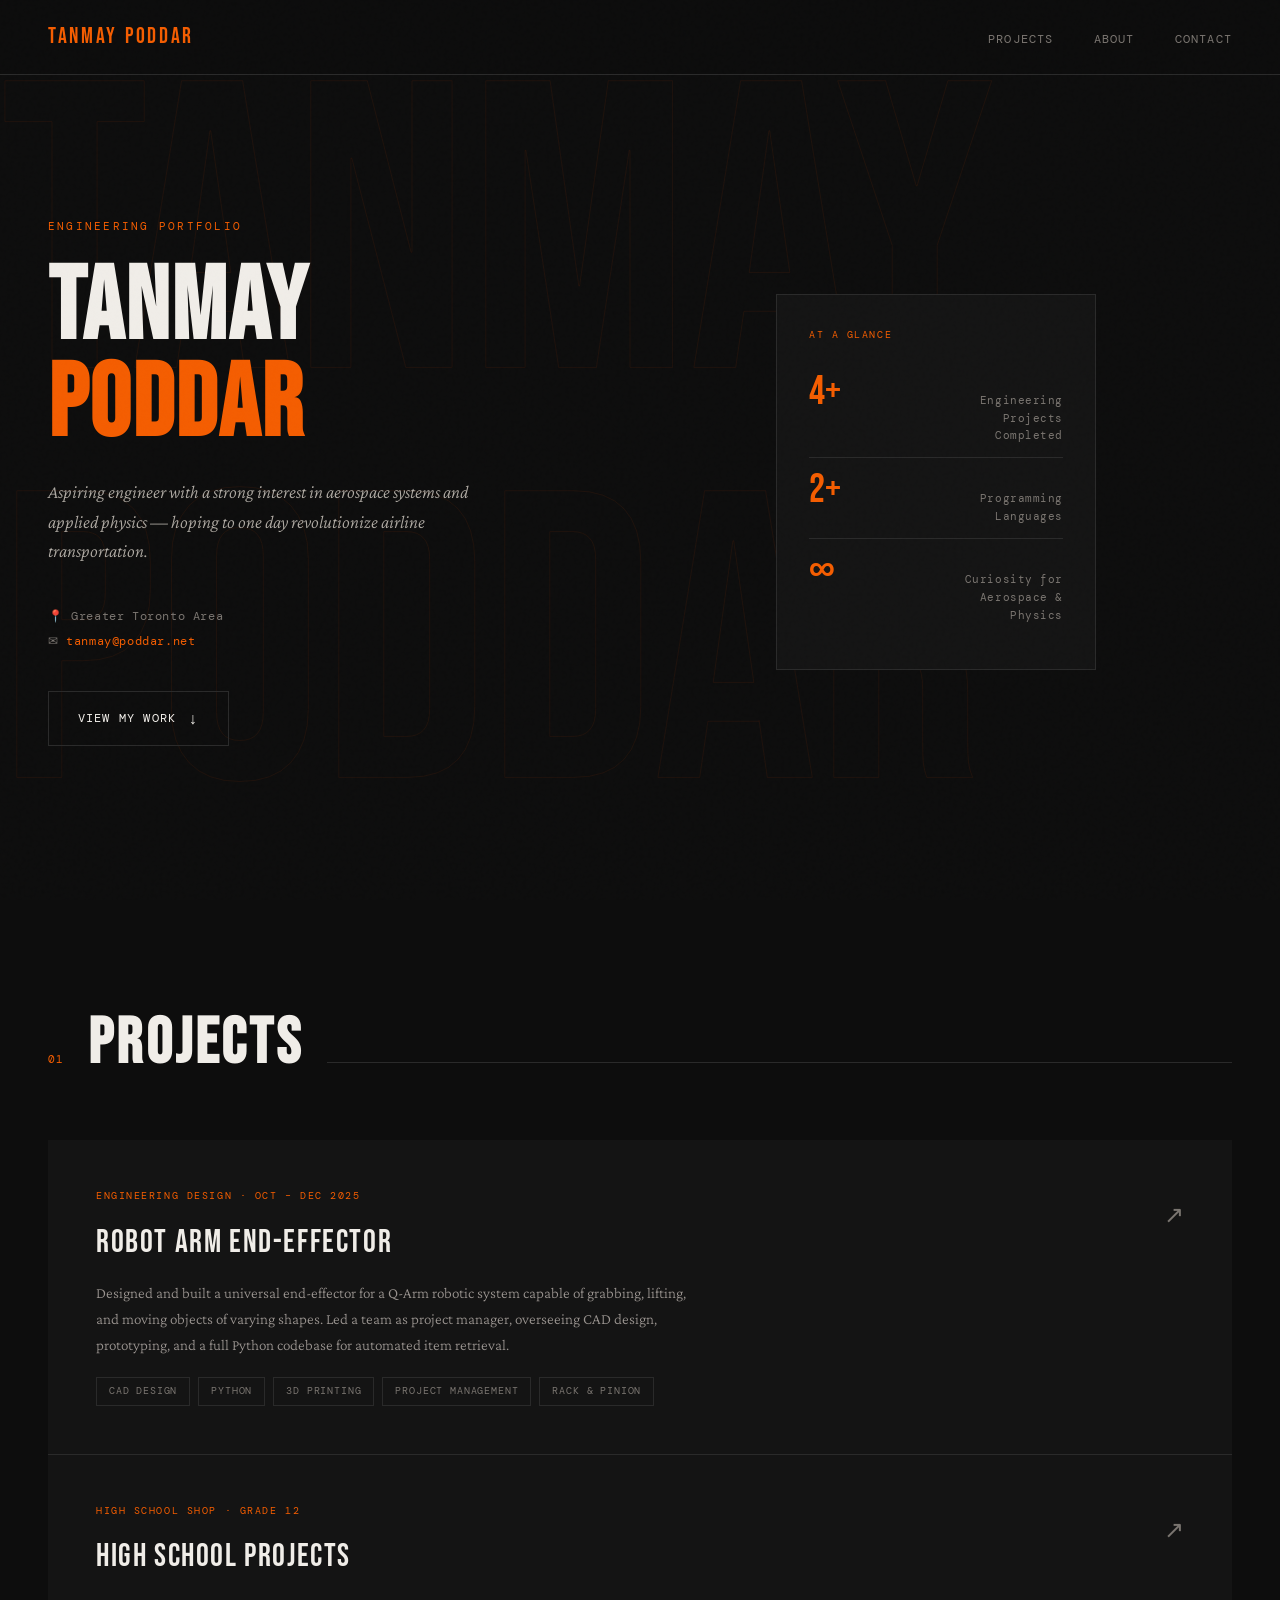
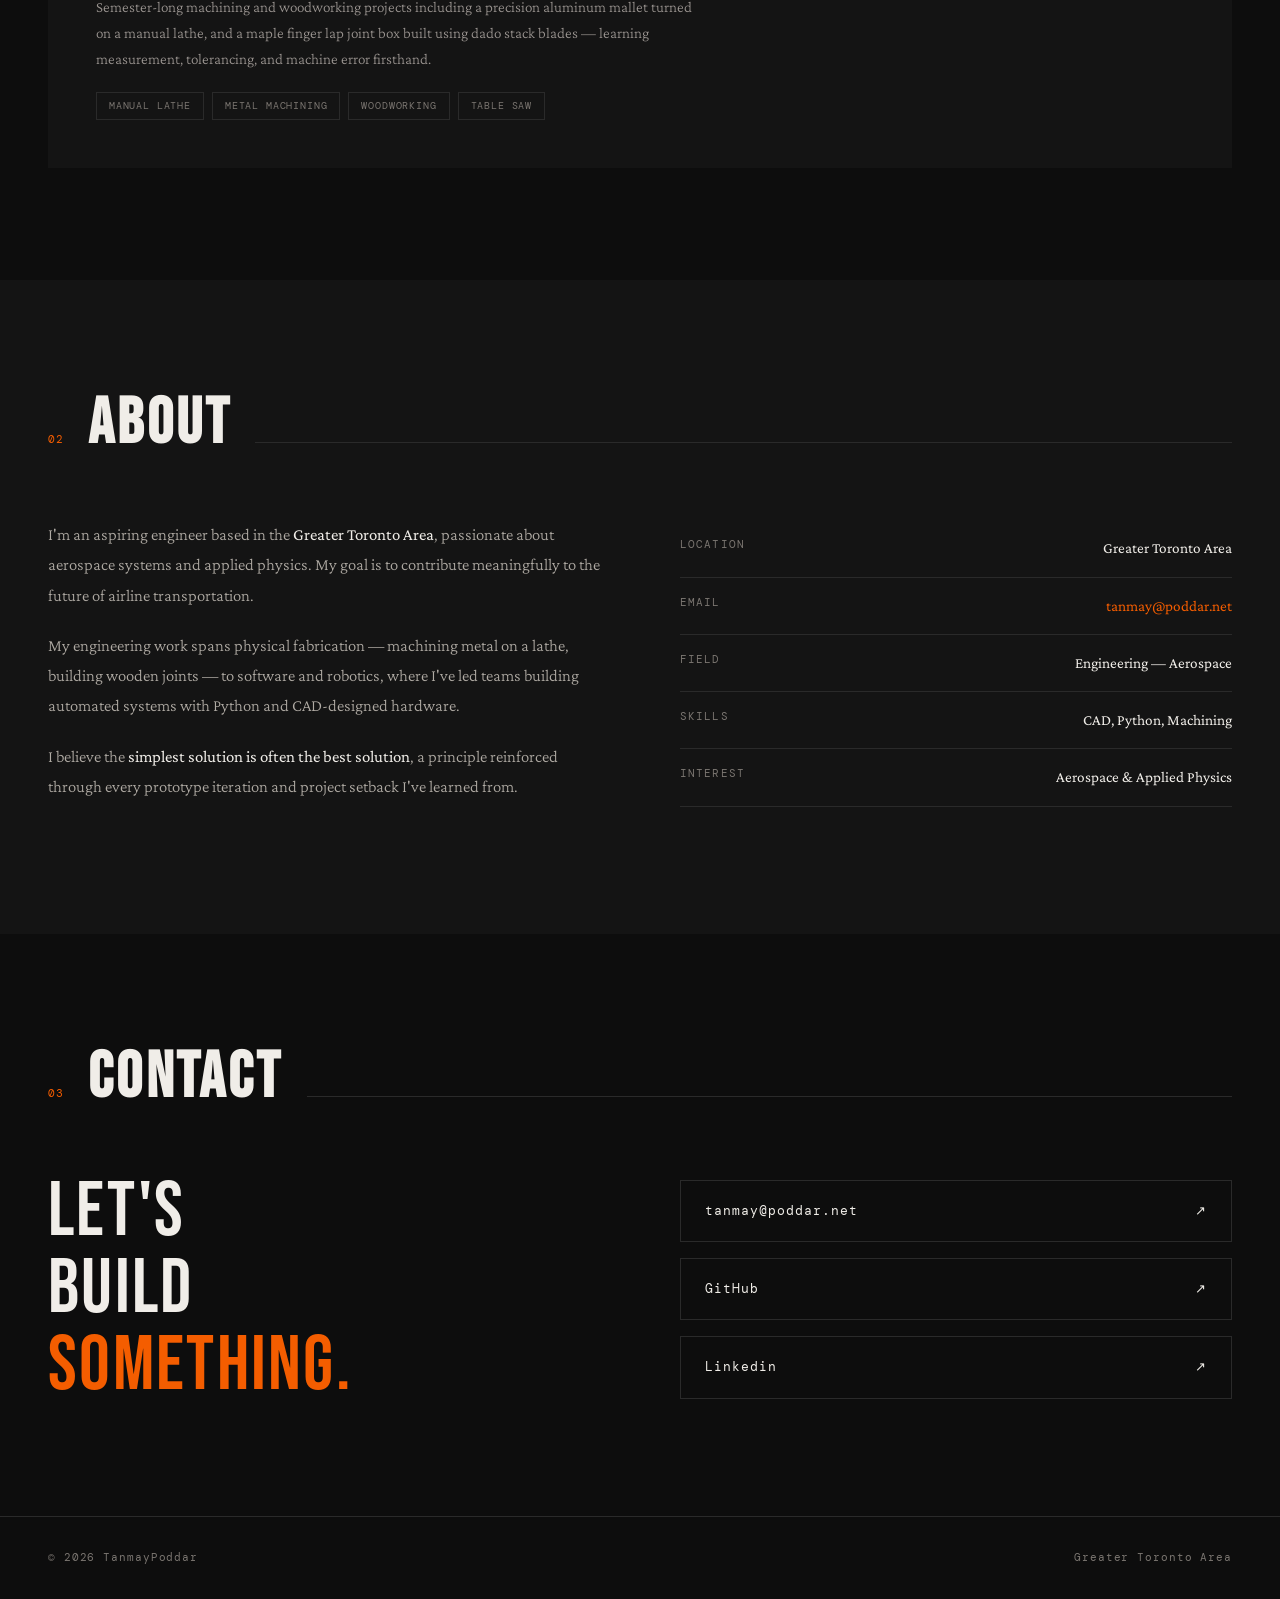
==== commit 62bcff39: "Update index.html" ====
--- a/index.html
+++ b/index.html
@@ -75,7 +75,7 @@
       overflow: hidden;
     }
     .hero::after {
-      content: 'TP';
+      content: 'Tanmay Poddar';
       position: absolute;
       right: -0.05em;
       top: 50%;
@@ -514,7 +514,10 @@
           <span>tanmay@poddar.net</span><span>↗</span>
         </a>
         <a href="https://github.com/TP-96" class="contact-link" target="_blank">
-          <span>GitHub — TP-96</span><span>↗</span>
+          <span>GitHub</span><span>↗</span>
+        </a>
+         <a href="https://github.com/TP-96" class="contact-link" target="_blank">
+          <span>Linkedin</span><span>↗</span>
         </a>
       </div>
     </div>
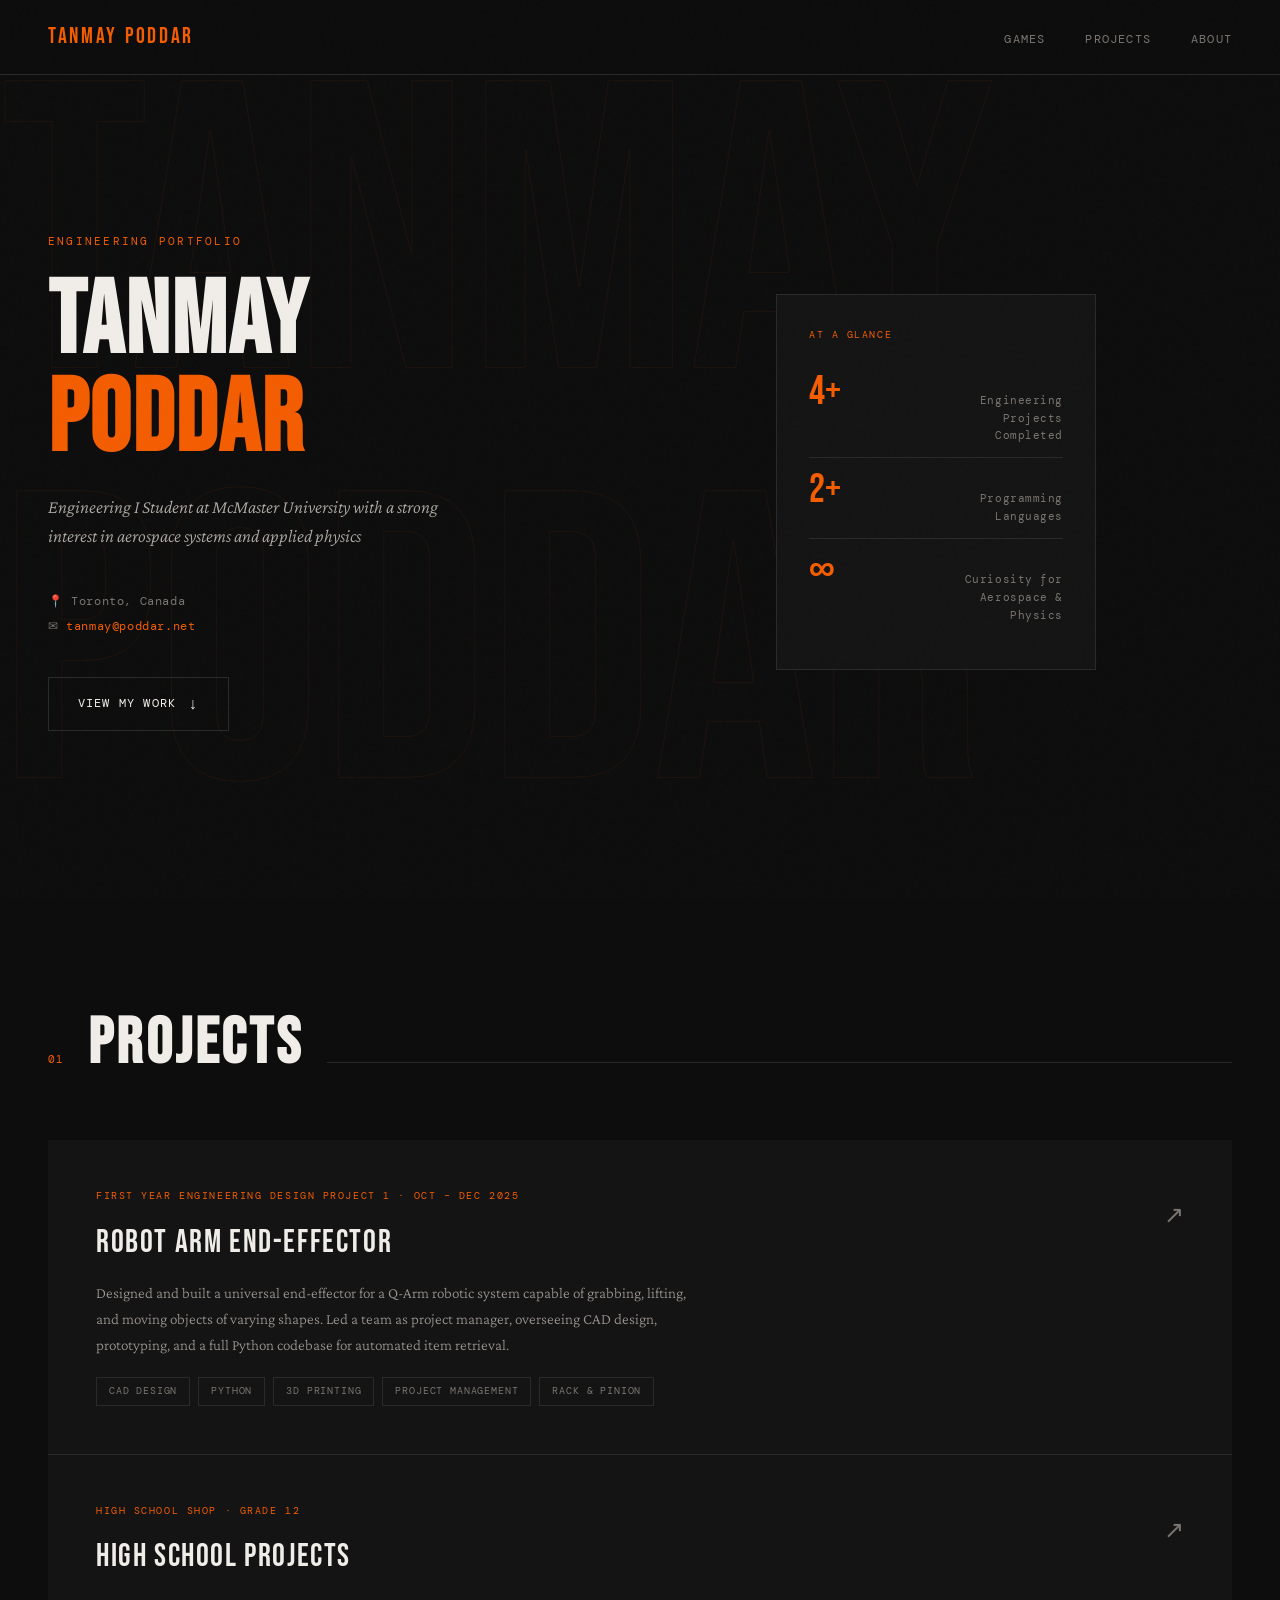
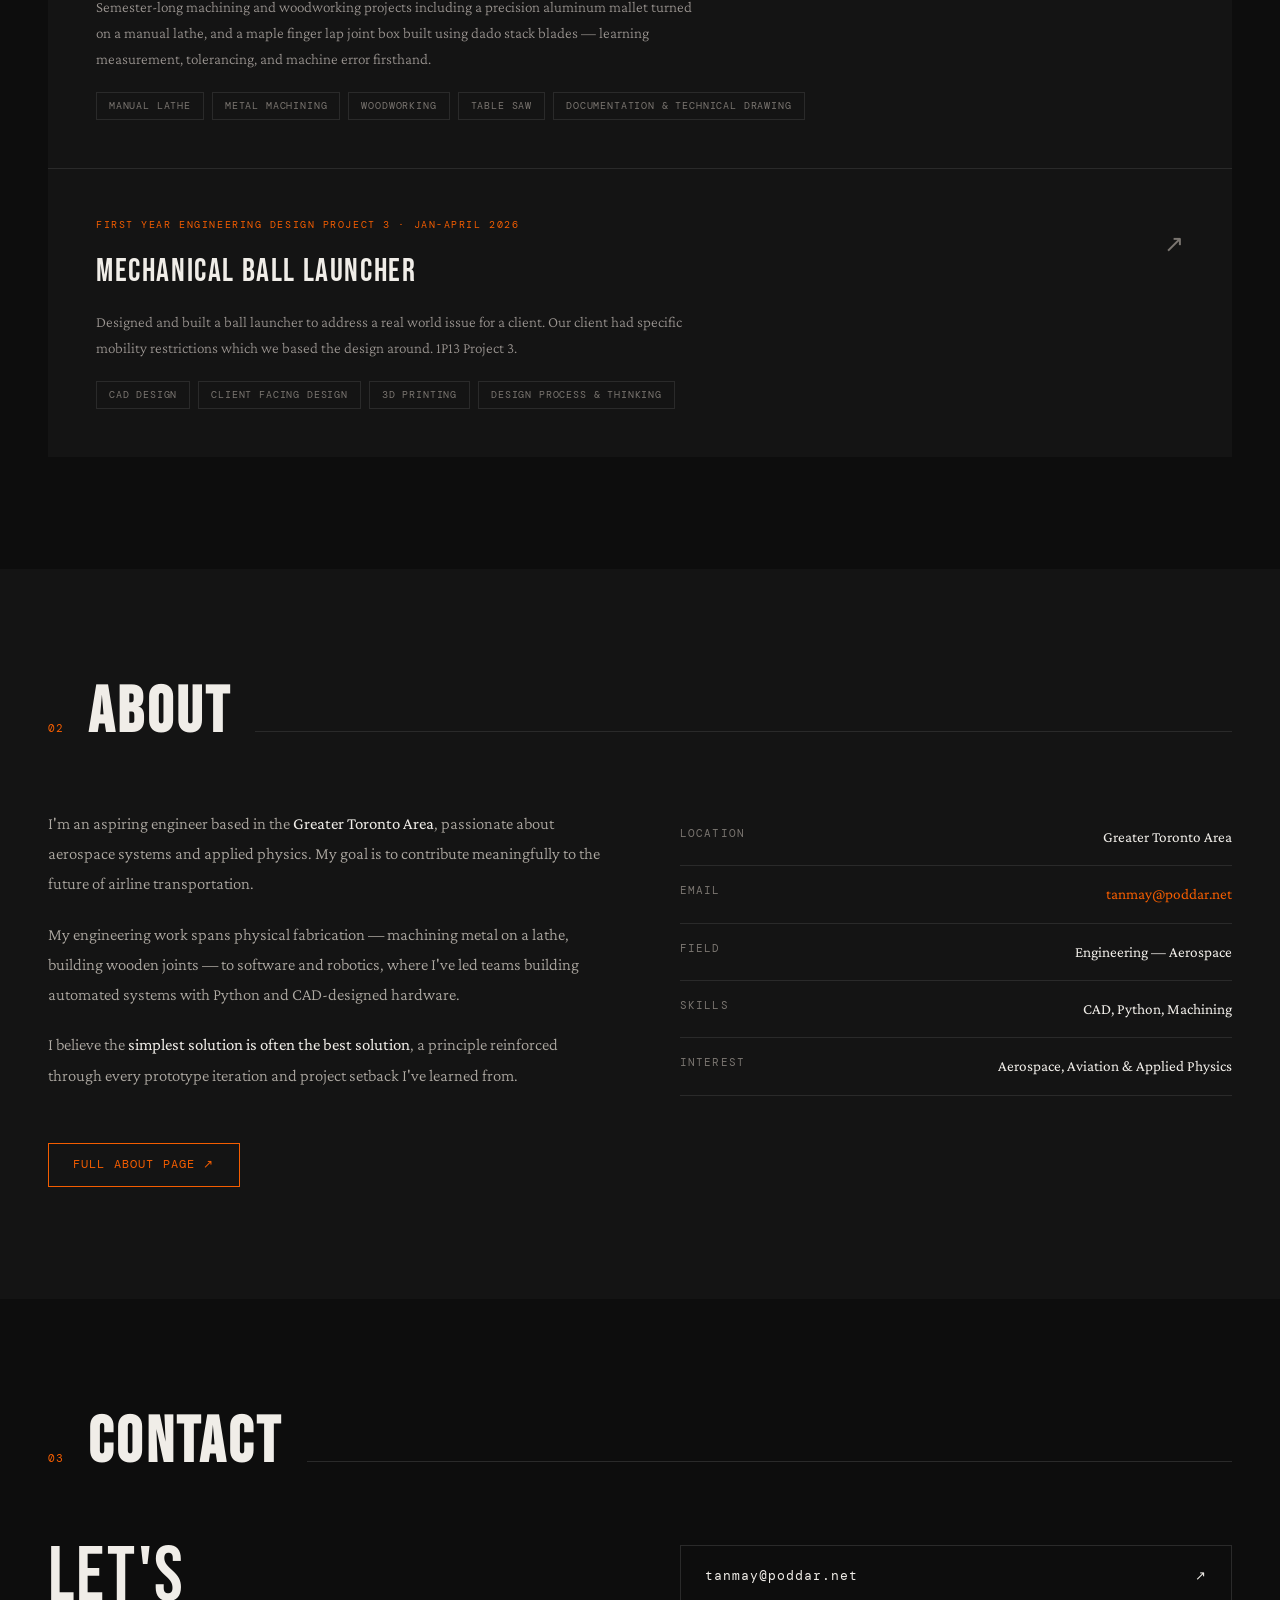
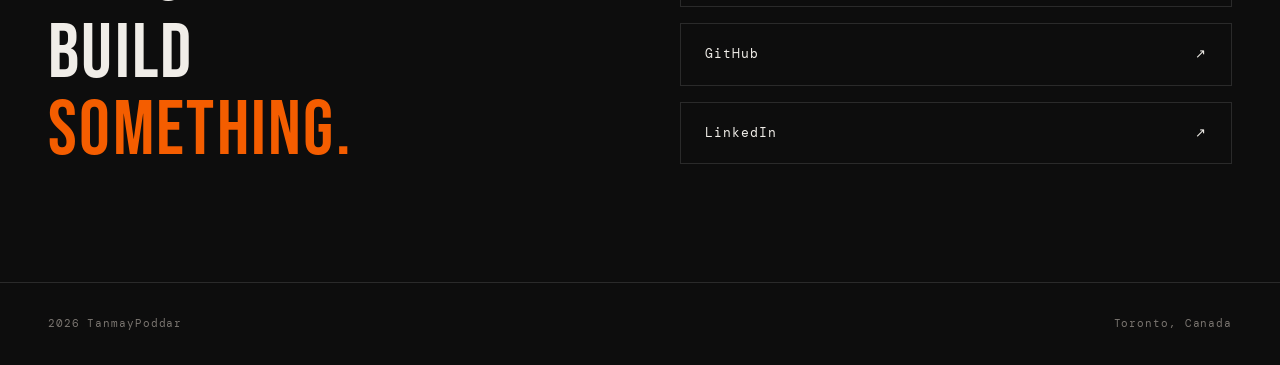
==== commit 203174c1: "Separate css into new files" ====
--- a/index.html
+++ b/index.html
@@ -1,542 +1,241 @@
-<!DOCTYPE html>
+<!doctype html>
 <html lang="en">
-<head>
-  <meta charset="UTF-8" />
-  <meta name="viewport" content="width=device-width, initial-scale=1.0"/>
-  <title>Tanmay Poddar — Portfolio</title>
-  <link href="https://fonts.googleapis.com/css2?family=Bebas+Neue&family=Crimson+Pro:ital,wght@0,300;0,400;1,300&family=DM+Mono:wght@400;500&display=swap" rel="stylesheet"/>
-  <style>
-    :root {
-      --orange: #F45D00;
-      --bg: #0d0d0d;
-      --surface: #141414;
-      --surface2: #1c1c1c;
-      --text: #f0ede8;
-      --muted: #7a7570;
-      --border: #2a2a2a;
-    }
-    *, *::before, *::after { box-sizing: border-box; margin: 0; padding: 0; }
-    html { scroll-behavior: smooth; }
-    body {
-      background: var(--bg);
-      color: var(--text);
-      font-family: 'Crimson Pro', Georgia, serif;
-      font-size: 18px;
-      line-height: 1.6;
-      overflow-x: hidden;
-    }
-    body::before {
-      content: '';
-      position: fixed;
-      inset: 0;
-      background-image: url("data:image/svg+xml,%3Csvg viewBox='0 0 256 256' xmlns='http://www.w3.org/2000/svg'%3E%3Cfilter id='noise'%3E%3CfeTurbulence type='fractalNoise' baseFrequency='0.9' numOctaves='4' stitchTiles='stitch'/%3E%3C/filter%3E%3Crect width='100%25' height='100%25' filter='url(%23noise)' opacity='0.04'/%3E%3C/svg%3E");
-      pointer-events: none;
-      z-index: 9999;
-      opacity: 0.4;
-    }
-    nav {
-      position: fixed;
-      top: 0; left: 0; right: 0;
-      z-index: 100;
-      display: flex;
-      justify-content: space-between;
-      align-items: center;
-      padding: 1.2rem 3rem;
-      border-bottom: 1px solid var(--border);
-      background: rgba(13,13,13,0.85);
-      backdrop-filter: blur(12px);
-    }
-    .nav-logo {
-      font-family: 'Bebas Neue', sans-serif;
-      font-size: 1.4rem;
-      letter-spacing: 0.12em;
-      color: var(--orange);
-      text-decoration: none;
-    }
-    .nav-links { display: flex; gap: 2.5rem; list-style: none; }
-    .nav-links a {
-      font-family: 'DM Mono', monospace;
-      font-size: 0.75rem;
-      letter-spacing: 0.1em;
-      text-transform: uppercase;
-      color: var(--muted);
-      text-decoration: none;
-      transition: color 0.2s;
-    }
-    .nav-links a:hover { color: var(--orange); }
-
-    .hero {
-      min-height: 100vh;
-      display: grid;
-      grid-template-columns: 1fr 1fr;
-      align-items: center;
-      padding: 8rem 3rem 4rem;
-      position: relative;
-      overflow: hidden;
-    }
-    .hero::after {
-      content: 'Tanmay Poddar';
-      position: absolute;
-      right: -0.05em;
-      top: 50%;
-      transform: translateY(-50%);
-      font-family: 'Bebas Neue', sans-serif;
-      font-size: 32vw;
-      color: transparent;
-      -webkit-text-stroke: 1px rgba(244,93,0,0.07);
-      pointer-events: none;
-      user-select: none;
-      line-height: 1;
-    }
-    .hero-content { position: relative; z-index: 1; }
-    .hero-label {
-      font-family: 'DM Mono', monospace;
-      font-size: 0.7rem;
-      letter-spacing: 0.2em;
-      text-transform: uppercase;
-      color: var(--orange);
-      margin-bottom: 1.5rem;
-      opacity: 0;
-      animation: fadeUp 0.8s 0.2s forwards;
-    }
-    .hero-title {
-      font-family: 'Bebas Neue', sans-serif;
-      font-size: clamp(4rem, 8vw, 7rem);
-      line-height: 0.95;
-      letter-spacing: 0.02em;
-      margin-bottom: 1.5rem;
-      opacity: 0;
-      animation: fadeUp 0.8s 0.4s forwards;
-    }
-    .hero-title span { color: var(--orange); }
-    .hero-desc {
-      font-size: 1.15rem;
-      color: #b0aba4;
-      font-weight: 300;
-      font-style: italic;
-      max-width: 440px;
-      margin-bottom: 2.5rem;
-      opacity: 0;
-      animation: fadeUp 0.8s 0.6s forwards;
-    }
-    .hero-meta {
-      display: flex;
-      flex-direction: column;
-      gap: 0.4rem;
-      opacity: 0;
-      animation: fadeUp 0.8s 0.8s forwards;
-    }
-    .hero-meta span {
-      font-family: 'DM Mono', monospace;
-      font-size: 0.75rem;
-      color: var(--muted);
-      letter-spacing: 0.05em;
-    }
-    .hero-meta a { color: var(--orange); text-decoration: none; }
-    .hero-cta {
-      margin-top: 2.5rem;
-      display: inline-flex;
-      align-items: center;
-      gap: 0.75rem;
-      font-family: 'DM Mono', monospace;
-      font-size: 0.75rem;
-      letter-spacing: 0.1em;
-      text-transform: uppercase;
-      color: var(--text);
-      text-decoration: none;
-      border: 1px solid var(--border);
-      padding: 0.85rem 1.8rem;
-      transition: border-color 0.2s, color 0.2s;
-      opacity: 0;
-      animation: fadeUp 0.8s 1s forwards;
-    }
-    .hero-cta:hover { border-color: var(--orange); color: var(--orange); }
-    .hero-cta::after { content: '↓'; font-size: 1rem; }
-    .hero-right {
-      display: flex;
-      justify-content: center;
-      align-items: center;
-      position: relative;
-      z-index: 1;
-    }
-    .hero-card {
-      border: 1px solid var(--border);
-      padding: 2rem;
-      background: var(--surface);
-      max-width: 320px;
-      width: 100%;
-      opacity: 0;
-      animation: fadeUp 0.8s 0.6s forwards;
-    }
-    .hero-card-label {
-      font-family: 'DM Mono', monospace;
-      font-size: 0.65rem;
-      letter-spacing: 0.15em;
-      text-transform: uppercase;
-      color: var(--orange);
-      margin-bottom: 1rem;
-    }
-    .stat-row {
-      display: flex;
-      justify-content: space-between;
-      align-items: baseline;
-      padding: 0.75rem 0;
-      border-bottom: 1px solid var(--border);
-    }
-    .stat-row:last-child { border-bottom: none; }
-    .stat-num {
-      font-family: 'Bebas Neue', sans-serif;
-      font-size: 2.5rem;
-      color: var(--orange);
-      line-height: 1;
-    }
-    .stat-label {
-      font-family: 'DM Mono', monospace;
-      font-size: 0.7rem;
-      color: var(--muted);
-      letter-spacing: 0.05em;
-      text-align: right;
-      max-width: 130px;
-    }
-
-    section { padding: 7rem 3rem; }
-    .section-header {
-      display: flex;
-      align-items: baseline;
-      gap: 1.5rem;
-      margin-bottom: 4rem;
-    }
-    .section-num {
-      font-family: 'DM Mono', monospace;
-      font-size: 0.7rem;
-      color: var(--orange);
-      letter-spacing: 0.1em;
-    }
-    .section-title {
-      font-family: 'Bebas Neue', sans-serif;
-      font-size: clamp(2.5rem, 5vw, 4rem);
-      letter-spacing: 0.05em;
-      line-height: 1;
-    }
-    .section-line { flex: 1; height: 1px; background: var(--border); }
-
-    #projects { background: var(--bg); }
-    .project-grid { display: grid; gap: 1px; background: var(--border); }
-    .project-card {
-      background: var(--surface);
-      padding: 3rem;
-      display: grid;
-      grid-template-columns: 1fr auto;
-      gap: 2rem;
-      align-items: start;
-      text-decoration: none;
-      color: inherit;
-      transition: background 0.2s;
-      position: relative;
-      overflow: hidden;
-    }
-    .project-card::before {
-      content: '';
-      position: absolute;
-      left: 0; top: 0; bottom: 0;
-      width: 3px;
-      background: var(--orange);
-      transform: scaleY(0);
-      transition: transform 0.3s;
-      transform-origin: bottom;
-    }
-    .project-card:hover { background: var(--surface2); }
-    .project-card:hover::before { transform: scaleY(1); }
-    .project-tag {
-      font-family: 'DM Mono', monospace;
-      font-size: 0.65rem;
-      letter-spacing: 0.15em;
-      text-transform: uppercase;
-      color: var(--orange);
-      margin-bottom: 0.75rem;
-    }
-    .project-title {
-      font-family: 'Bebas Neue', sans-serif;
-      font-size: 2rem;
-      letter-spacing: 0.05em;
-      margin-bottom: 0.75rem;
-    }
-    .project-desc {
-      color: #9a9490;
-      font-size: 0.95rem;
-      font-weight: 300;
-      max-width: 600px;
-      line-height: 1.7;
-    }
-    .project-arrow {
-      font-family: 'DM Mono', monospace;
-      font-size: 1.5rem;
-      color: var(--muted);
-      transition: color 0.2s, transform 0.2s;
-      margin-top: 0.5rem;
-    }
-    .project-card:hover .project-arrow { color: var(--orange); transform: translate(4px, -4px); }
-    .project-skills { display: flex; flex-wrap: wrap; gap: 0.5rem; margin-top: 1.25rem; }
-    .skill-chip {
-      font-family: 'DM Mono', monospace;
-      font-size: 0.65rem;
-      letter-spacing: 0.08em;
-      padding: 0.3rem 0.75rem;
-      border: 1px solid var(--border);
-      color: var(--muted);
-      text-transform: uppercase;
-    }
-
-    #about { background: var(--surface); }
-    .about-grid {
-      display: grid;
-      grid-template-columns: 1fr 1fr;
-      gap: 5rem;
-      align-items: start;
-    }
-    .about-text p {
-      color: #b0aba4;
-      font-size: 1.05rem;
-      font-weight: 300;
-      line-height: 1.8;
-      margin-bottom: 1.25rem;
-    }
-    .about-text p strong { color: var(--text); font-weight: 400; }
-    .about-details { display: flex; flex-direction: column; gap: 0; }
-    .detail-row {
-      display: flex;
-      justify-content: space-between;
-      padding: 1rem 0;
-      border-bottom: 1px solid var(--border);
-    }
-    .detail-key {
-      font-family: 'DM Mono', monospace;
-      font-size: 0.7rem;
-      letter-spacing: 0.1em;
-      text-transform: uppercase;
-      color: var(--muted);
-    }
-    .detail-val { font-size: 0.95rem; color: var(--text); text-align: right; }
-    .detail-val a { color: var(--orange); text-decoration: none; }
-
-    #contact { background: var(--bg); }
-    .contact-inner {
-      display: grid;
-      grid-template-columns: 1fr 1fr;
-      gap: 5rem;
-      align-items: center;
-    }
-    .contact-big {
-      font-family: 'Bebas Neue', sans-serif;
-      font-size: clamp(3rem, 6vw, 5.5rem);
-      line-height: 1;
-      letter-spacing: 0.03em;
-    }
-    .contact-big span { color: var(--orange); }
-    .contact-links { display: flex; flex-direction: column; gap: 1rem; }
-    .contact-link {
-      display: flex;
-      align-items: center;
-      justify-content: space-between;
-      padding: 1.25rem 1.5rem;
-      border: 1px solid var(--border);
-      color: var(--text);
-      text-decoration: none;
-      font-family: 'DM Mono', monospace;
-      font-size: 0.8rem;
-      letter-spacing: 0.08em;
-      transition: border-color 0.2s, color 0.2s, background 0.2s;
-    }
-    .contact-link:hover { border-color: var(--orange); color: var(--orange); background: rgba(244,93,0,0.04); }
-
-    footer {
-      border-top: 1px solid var(--border);
-      padding: 2rem 3rem;
-      display: flex;
-      justify-content: space-between;
-      align-items: center;
-    }
-    footer span {
-      font-family: 'DM Mono', monospace;
-      font-size: 0.7rem;
-      color: var(--muted);
-      letter-spacing: 0.08em;
-    }
-
-    @keyframes fadeUp {
-      from { opacity: 0; transform: translateY(24px); }
-      to   { opacity: 1; transform: translateY(0); }
-    }
-    .reveal {
-      opacity: 0;
-      transform: translateY(30px);
-      transition: opacity 0.7s ease, transform 0.7s ease;
-    }
-    .reveal.visible { opacity: 1; transform: none; }
-
-    @media (max-width: 768px) {
-      nav { padding: 1rem 1.5rem; }
-      .hero { grid-template-columns: 1fr; padding: 7rem 1.5rem 4rem; }
-      .hero-right { display: none; }
-      section { padding: 5rem 1.5rem; }
-      .about-grid, .contact-inner { grid-template-columns: 1fr; gap: 3rem; }
-      .project-card { grid-template-columns: 1fr; }
-      footer { flex-direction: column; gap: 0.5rem; text-align: center; }
-    }
-  </style>
-</head>
-<body>
-  <nav>
-    <a class="nav-logo" href="#">Tanmay Poddar</a>
-    <ul class="nav-links">
-      <li><a href="#projects">Projects</a></li>
-      <li><a href="#about">About</a></li>
-      <li><a href="#contact">Contact</a></li>
-    </ul>
-  </nav>
-
-  <section class="hero">
-    <div class="hero-content">
-      <p class="hero-label">Engineering Portfolio</p>
-      <h1 class="hero-title">Tanmay<br><span>Poddar</span></h1>
-      <p class="hero-desc">Aspiring engineer with a strong interest in aerospace systems and applied physics — hoping to one day revolutionize airline transportation.</p>
-      <div class="hero-meta">
-        <span>📍 Greater Toronto Area</span>
-        <span>✉ <a href="mailto:tanmay@poddar.net">tanmay@poddar.net</a></span>
-      </div>
-      <a href="#projects" class="hero-cta">View My Work</a>
-    </div>
-    <div class="hero-right">
-      <div class="hero-card">
-        <div class="hero-card-label">At a Glance</div>
-        <div class="stat-row">
-          <div class="stat-num">4+</div>
-          <div class="stat-label">Engineering Projects Completed</div>
-        </div>
-        <div class="stat-row">
-          <div class="stat-num">2+</div>
-          <div class="stat-label">Programming Languages</div>
-        </div>
-        <div class="stat-row">
-          <div class="stat-num">∞</div>
-          <div class="stat-label">Curiosity for Aerospace & Physics</div>
-        </div>
-      </div>
-    </div>
-  </section>
-
-  <section id="projects">
-    <div class="section-header reveal">
-      <span class="section-num">01</span>
-      <h2 class="section-title">Projects</h2>
-      <div class="section-line"></div>
-    </div>
-    <div class="project-grid">
-      <a href="robot-arm.html" class="project-card reveal">
-        <div>
-          <div class="project-tag">Engineering Design · Oct – Dec 2025</div>
-          <div class="project-title">Robot Arm End-Effector</div>
-          <p class="project-desc">Designed and built a universal end-effector for a Q-Arm robotic system capable of grabbing, lifting, and moving objects of varying shapes. Led a team as project manager, overseeing CAD design, prototyping, and a full Python codebase for automated item retrieval.</p>
-          <div class="project-skills">
-            <span class="skill-chip">CAD Design</span>
-            <span class="skill-chip">Python</span>
-            <span class="skill-chip">3D Printing</span>
-            <span class="skill-chip">Project Management</span>
-            <span class="skill-chip">Rack & Pinion</span>
-          </div>
-        </div>
-        <div class="project-arrow">↗</div>
-      </a>
-      <a href="highschool.html" class="project-card reveal">
-        <div>
-          <div class="project-tag">High School Shop · Grade 12</div>
-          <div class="project-title">High School Projects</div>
-          <p class="project-desc">Semester-long machining and woodworking projects including a precision aluminum mallet turned on a manual lathe, and a maple finger lap joint box built using dado stack blades — learning measurement, tolerancing, and machine error firsthand.</p>
-          <div class="project-skills">
-            <span class="skill-chip">Manual Lathe</span>
-            <span class="skill-chip"> Metal Machining</span>
-            <span class="skill-chip">Woodworking</span>
-            <span class="skill-chip">Table Saw</span>
-          </div>
-        </div>
-        <div class="project-arrow">↗</div>
-      </a>
-    </div>
-  </section>
-
-  <section id="about">
-    <div class="section-header reveal">
-      <span class="section-num">02</span>
-      <h2 class="section-title">About</h2>
-      <div class="section-line"></div>
-    </div>
-    <div class="about-grid">
-      <div class="about-text reveal">
-        <p>I'm an aspiring engineer based in the <strong>Greater Toronto Area</strong>, passionate about aerospace systems and applied physics. My goal is to contribute meaningfully to the future of airline transportation.</p>
-        <p>My engineering work spans physical fabrication — machining metal on a lathe, building wooden joints — to software and robotics, where I've led teams building automated systems with Python and CAD-designed hardware.</p>
-        <p>I believe the <strong>simplest solution is often the best solution</strong>, a principle reinforced through every prototype iteration and project setback I've learned from.</p>
-      </div>
-      <div class="about-details reveal">
-        <div class="detail-row">
-          <span class="detail-key">Location</span>
-          <span class="detail-val">Greater Toronto Area</span>
-        </div>
-        <div class="detail-row">
-          <span class="detail-key">Email</span>
-          <span class="detail-val"><a href="mailto:tanmay@poddar.net">tanmay@poddar.net</a></span>
-        </div>
-        <div class="detail-row">
-          <span class="detail-key">Field</span>
-          <span class="detail-val">Engineering — Aerospace</span>
-        </div>
-        <div class="detail-row">
-          <span class="detail-key">Skills</span>
-          <span class="detail-val">CAD, Python, Machining</span>
-        </div>
-        <div class="detail-row">
-          <span class="detail-key">Interest</span>
-          <span class="detail-val">Aerospace & Applied Physics</span>
-        </div>
-      </div>
-    </div>
-  </section>
-
-  <section id="contact">
-    <div class="section-header reveal">
-      <span class="section-num">03</span>
-      <h2 class="section-title">Contact</h2>
-      <div class="section-line"></div>
-    </div>
-    <div class="contact-inner">
-      <div class="contact-big reveal">Let's<br>Build<br><span>Something.</span></div>
-      <div class="contact-links reveal">
-        <a href="mailto:tanmay@poddar.net" class="contact-link">
-          <span>tanmay@poddar.net</span><span>↗</span>
+  <head>
+    <meta charset="UTF-8" />
+    <meta name="viewport" content="width=device-width, initial-scale=1.0" />
+    <title>Tanmay Poddar — Portfolio</title>
+    <link
+      href="https://fonts.googleapis.com/css2?family=Bebas+Neue&family=Crimson+Pro:ital,wght@0,300;0,400;1,300&family=DM+Mono:wght@400;500&display=swap"
+      rel="stylesheet"
+    />
+    <link rel="stylesheet" href="./index.css" />
+  </head>
+  <body>
+    <nav>
+      <a class="nav-logo" href="#">Tanmay Poddar</a>
+      <ul class="nav-links">
+        <li><a href="games.html">Games</a></li>
+        <li><a href="#projects">Projects</a></li>
+        <li><a href="about.html">About</a></li>
+      </ul>
+    </nav>
+
+    <section class="hero">
+      <div class="hero-content">
+        <p class="hero-label">Engineering Portfolio</p>
+        <h1 class="hero-title">Tanmay<br /><span>Poddar</span></h1>
+        <p class="hero-desc">
+          Engineering I Student at McMaster University with a strong interest in
+          aerospace systems and applied physics
+        </p>
+        <div class="hero-meta">
+          <span>📍 Toronto, Canada</span>
+          <span
+            >✉ <a href="mailto:tanmay@poddar.net">tanmay@poddar.net</a></span
+          >
+        </div>
+        <a href="#projects" class="hero-cta">View My Work</a>
+      </div>
+      <div class="hero-right">
+        <div class="hero-card">
+          <div class="hero-card-label">At a Glance</div>
+          <div class="stat-row">
+            <div class="stat-num">4+</div>
+            <div class="stat-label">Engineering Projects Completed</div>
+          </div>
+          <div class="stat-row">
+            <div class="stat-num">2+</div>
+            <div class="stat-label">Programming Languages</div>
+          </div>
+          <div class="stat-row">
+            <div class="stat-num">∞</div>
+            <div class="stat-label">Curiosity for Aerospace & Physics</div>
+          </div>
+        </div>
+      </div>
+    </section>
+
+    <section id="projects">
+      <div class="section-header reveal">
+        <span class="section-num">01</span>
+        <h2 class="section-title">Projects</h2>
+        <div class="section-line"></div>
+      </div>
+      <div class="project-grid">
+        <a href="robot-arm.html" class="project-card reveal">
+          <div>
+            <div class="project-tag">
+              First Year Engineering Design Project 1 · Oct – Dec 2025
+            </div>
+            <div class="project-title">Robot Arm End-Effector</div>
+            <p class="project-desc">
+              Designed and built a universal end-effector for a Q-Arm robotic
+              system capable of grabbing, lifting, and moving objects of varying
+              shapes. Led a team as project manager, overseeing CAD design,
+              prototyping, and a full Python codebase for automated item
+              retrieval.
+            </p>
+            <div class="project-skills">
+              <span class="skill-chip">CAD Design</span>
+              <span class="skill-chip">Python</span>
+              <span class="skill-chip">3D Printing</span>
+              <span class="skill-chip">Project Management</span>
+              <span class="skill-chip">Rack & Pinion</span>
+            </div>
+          </div>
+          <div class="project-arrow">↗</div>
         </a>
-        <a href="https://github.com/TP-96" class="contact-link" target="_blank">
-          <span>GitHub</span><span>↗</span>
+        <a href="highschool.html" class="project-card reveal">
+          <div>
+            <div class="project-tag">High School Shop · Grade 12</div>
+            <div class="project-title">High School Projects</div>
+            <p class="project-desc">
+              Semester-long machining and woodworking projects including a
+              precision aluminum mallet turned on a manual lathe, and a maple
+              finger lap joint box built using dado stack blades — learning
+              measurement, tolerancing, and machine error firsthand.
+            </p>
+            <div class="project-skills">
+              <span class="skill-chip">Manual Lathe</span>
+              <span class="skill-chip">Metal Machining</span>
+              <span class="skill-chip">Woodworking</span>
+              <span class="skill-chip">Table Saw</span>
+              <span class="skill-chip">Documentation & Technical Drawing</span>
+            </div>
+          </div>
+          <div class="project-arrow">↗</div>
         </a>
-         <a href="https://github.com/TP-96" class="contact-link" target="_blank">
-          <span>Linkedin</span><span>↗</span>
+        <a href="wiffle-wafter.html" class="project-card reveal">
+          <div>
+            <div class="project-tag">
+              First Year Engineering Design Project 3 · Jan-April 2026
+            </div>
+            <div class="project-title">Mechanical Ball Launcher</div>
+            <p class="project-desc">
+              Designed and built a ball launcher to address a real world issue
+              for a client. Our client had specific mobility restrictions which
+              we based the design around. 1P13 Project 3.
+            </p>
+            <div class="project-skills">
+              <span class="skill-chip">CAD Design</span>
+              <span class="skill-chip">Client Facing Design</span>
+              <span class="skill-chip">3D Printing</span>
+              <span class="skill-chip">Design Process & Thinking</span>
+            </div>
+          </div>
+          <div class="project-arrow">↗</div>
         </a>
       </div>
-    </div>
-  </section>
-
-  <footer>
-    <span>© 2026 TanmayPoddar</span>
-    <span>Greater Toronto Area</span>
-  </footer>
-
-  <script>
-    const observer = new IntersectionObserver((entries) => {
-      entries.forEach((e, i) => {
-        if (e.isIntersecting) {
-          setTimeout(() => e.target.classList.add('visible'), i * 100);
-        }
-      });
-    }, { threshold: 0.1 });
-    document.querySelectorAll('.reveal').forEach(el => observer.observe(el));
-  </script>
-</body>
+    </section>
+
+    <section id="about">
+      <div class="section-header reveal">
+        <span class="section-num">02</span>
+        <h2 class="section-title">About</h2>
+        <div class="section-line"></div>
+      </div>
+      <div class="about-grid">
+        <div class="about-text reveal">
+          <p>
+            I'm an aspiring engineer based in the
+            <strong>Greater Toronto Area</strong>, passionate about aerospace
+            systems and applied physics. My goal is to contribute meaningfully
+            to the future of airline transportation.
+          </p>
+          <p>
+            My engineering work spans physical fabrication — machining metal on
+            a lathe, building wooden joints — to software and robotics, where
+            I've led teams building automated systems with Python and
+            CAD-designed hardware.
+          </p>
+          <p>
+            I believe the
+            <strong>simplest solution is often the best solution</strong>, a
+            principle reinforced through every prototype iteration and project
+            setback I've learned from.
+          </p>
+          <a href="about.html" class="about-cta">Full About Page ↗</a>
+        </div>
+        <div class="about-details reveal">
+          <div class="detail-row">
+            <span class="detail-key">Location</span>
+            <span class="detail-val">Greater Toronto Area</span>
+          </div>
+          <div class="detail-row">
+            <span class="detail-key">Email</span>
+            <span class="detail-val"
+              ><a href="mailto:tanmay@poddar.net">tanmay@poddar.net</a></span
+            >
+          </div>
+          <div class="detail-row">
+            <span class="detail-key">Field</span>
+            <span class="detail-val">Engineering — Aerospace</span>
+          </div>
+          <div class="detail-row">
+            <span class="detail-key">Skills</span>
+            <span class="detail-val">CAD, Python, Machining</span>
+          </div>
+          <div class="detail-row">
+            <span class="detail-key">Interest</span>
+            <span class="detail-val"
+              >Aerospace, Aviation & Applied Physics</span
+            >
+          </div>
+        </div>
+      </div>
+    </section>
+
+    <section id="contact">
+      <div class="section-header reveal">
+        <span class="section-num">03</span>
+        <h2 class="section-title">Contact</h2>
+        <div class="section-line"></div>
+      </div>
+      <div class="contact-inner">
+        <div class="contact-big reveal">
+          Let's<br />Build<br /><span>Something.</span>
+        </div>
+        <div class="contact-links reveal">
+          <a href="mailto:tanmay@poddar.net" class="contact-link">
+            <span>tanmay@poddar.net</span><span>↗</span>
+          </a>
+          <a
+            href="https://github.com/TP-96"
+            class="contact-link"
+            target="_blank"
+          >
+            <span>GitHub</span><span>↗</span>
+          </a>
+          <a
+            href="http://www.linkedin.com/in/tanmay-poddar1"
+            class="contact-link"
+            target="_blank"
+          >
+            <span>LinkedIn</span><span>↗</span>
+          </a>
+        </div>
+      </div>
+    </section>
+
+    <footer>
+      <span>2026 TanmayPoddar</span>
+      <span>Toronto, Canada </span>
+    </footer>
+
+    <script>
+      const observer = new IntersectionObserver(
+        (entries) => {
+          entries.forEach((e, i) => {
+            if (e.isIntersecting) {
+              setTimeout(() => e.target.classList.add("visible"), i * 100);
+            }
+          });
+        },
+        { threshold: 0.1 },
+      );
+      document
+        .querySelectorAll(".reveal")
+        .forEach((el) => observer.observe(el));
+    </script>
+  </body>
 </html>
--- a/index.css
+++ b/index.css
@@ -0,0 +1,521 @@
+:root {
+  --orange: #f45d00;
+  --bg: #0d0d0d;
+  --surface: #141414;
+  --surface2: #1c1c1c;
+  --text: #f0ede8;
+  --muted: #7a7570;
+  --border: #2a2a2a;
+}
+*,
+*::before,
+*::after {
+  box-sizing: border-box;
+  margin: 0;
+  padding: 0;
+}
+html {
+  scroll-behavior: smooth;
+}
+body {
+  background: var(--bg);
+  color: var(--text);
+  font-family: "Crimson Pro", Georgia, serif;
+  font-size: 18px;
+  line-height: 1.6;
+  overflow-x: hidden;
+}
+body::before {
+  content: "";
+  position: fixed;
+  inset: 0;
+  background-image: url("data:image/svg+xml,%3Csvg viewBox='0 0 256 256' xmlns='http://www.w3.org/2000/svg'%3E%3Cfilter id='noise'%3E%3CfeTurbulence type='fractalNoise' baseFrequency='0.9' numOctaves='4' stitchTiles='stitch'/%3E%3C/filter%3E%3Crect width='100%25' height='100%25' filter='url(%23noise)' opacity='0.04'/%3E%3C/svg%3E");
+  pointer-events: none;
+  z-index: 9999;
+  opacity: 0.4;
+}
+nav {
+  position: fixed;
+  top: 0;
+  left: 0;
+  right: 0;
+  z-index: 100;
+  display: flex;
+  justify-content: space-between;
+  align-items: center;
+  padding: 1.2rem 3rem;
+  border-bottom: 1px solid var(--border);
+  background: rgba(13, 13, 13, 0.85);
+  backdrop-filter: blur(12px);
+}
+.nav-logo {
+  font-family: "Bebas Neue", sans-serif;
+  font-size: 1.4rem;
+  letter-spacing: 0.12em;
+  color: var(--orange);
+  text-decoration: none;
+}
+.nav-links {
+  display: flex;
+  gap: 2.5rem;
+  list-style: none;
+}
+.nav-links a {
+  font-family: "DM Mono", monospace;
+  font-size: 0.75rem;
+  letter-spacing: 0.1em;
+  text-transform: uppercase;
+  color: var(--muted);
+  text-decoration: none;
+  transition: color 0.2s;
+}
+.nav-links a:hover {
+  color: var(--orange);
+}
+
+.hero {
+  min-height: 100vh;
+  display: grid;
+  grid-template-columns: 1fr 1fr;
+  align-items: center;
+  padding: 8rem 3rem 4rem;
+  position: relative;
+  overflow: hidden;
+}
+.hero::after {
+  content: "Tanmay Poddar";
+  position: absolute;
+  right: -0.05em;
+  top: 50%;
+  transform: translateY(-50%);
+  font-family: "Bebas Neue", sans-serif;
+  font-size: 32vw;
+  color: transparent;
+  -webkit-text-stroke: 1px rgba(244, 93, 0, 0.07);
+  pointer-events: none;
+  user-select: none;
+  line-height: 1;
+}
+.hero-content {
+  position: relative;
+  z-index: 1;
+}
+.hero-label {
+  font-family: "DM Mono", monospace;
+  font-size: 0.7rem;
+  letter-spacing: 0.2em;
+  text-transform: uppercase;
+  color: var(--orange);
+  margin-bottom: 1.5rem;
+  opacity: 0;
+  animation: fadeUp 0.8s 0.2s forwards;
+}
+.hero-title {
+  font-family: "Bebas Neue", sans-serif;
+  font-size: clamp(4rem, 8vw, 7rem);
+  line-height: 0.95;
+  letter-spacing: 0.02em;
+  margin-bottom: 1.5rem;
+  opacity: 0;
+  animation: fadeUp 0.8s 0.4s forwards;
+}
+.hero-title span {
+  color: var(--orange);
+}
+.hero-desc {
+  font-size: 1.15rem;
+  color: #b0aba4;
+  font-weight: 300;
+  font-style: italic;
+  max-width: 440px;
+  margin-bottom: 2.5rem;
+  opacity: 0;
+  animation: fadeUp 0.8s 0.6s forwards;
+}
+.hero-meta {
+  display: flex;
+  flex-direction: column;
+  gap: 0.4rem;
+  opacity: 0;
+  animation: fadeUp 0.8s 0.8s forwards;
+}
+.hero-meta span {
+  font-family: "DM Mono", monospace;
+  font-size: 0.75rem;
+  color: var(--muted);
+  letter-spacing: 0.05em;
+}
+.hero-meta a {
+  color: var(--orange);
+  text-decoration: none;
+}
+.hero-cta {
+  margin-top: 2.5rem;
+  display: inline-flex;
+  align-items: center;
+  gap: 0.75rem;
+  font-family: "DM Mono", monospace;
+  font-size: 0.75rem;
+  letter-spacing: 0.1em;
+  text-transform: uppercase;
+  color: var(--text);
+  text-decoration: none;
+  border: 1px solid var(--border);
+  padding: 0.85rem 1.8rem;
+  transition:
+    border-color 0.2s,
+    color 0.2s;
+  opacity: 0;
+  animation: fadeUp 0.8s 1s forwards;
+}
+.hero-cta:hover {
+  border-color: var(--orange);
+  color: var(--orange);
+}
+.hero-cta::after {
+  content: "↓";
+  font-size: 1rem;
+}
+.hero-right {
+  display: flex;
+  justify-content: center;
+  align-items: center;
+  position: relative;
+  z-index: 1;
+}
+.hero-card {
+  border: 1px solid var(--border);
+  padding: 2rem;
+  background: var(--surface);
+  max-width: 320px;
+  width: 100%;
+  opacity: 0;
+  animation: fadeUp 0.8s 0.6s forwards;
+}
+.hero-card-label {
+  font-family: "DM Mono", monospace;
+  font-size: 0.65rem;
+  letter-spacing: 0.15em;
+  text-transform: uppercase;
+  color: var(--orange);
+  margin-bottom: 1rem;
+}
+.stat-row {
+  display: flex;
+  justify-content: space-between;
+  align-items: baseline;
+  padding: 0.75rem 0;
+  border-bottom: 1px solid var(--border);
+}
+.stat-row:last-child {
+  border-bottom: none;
+}
+.stat-num {
+  font-family: "Bebas Neue", sans-serif;
+  font-size: 2.5rem;
+  color: var(--orange);
+  line-height: 1;
+}
+.stat-label {
+  font-family: "DM Mono", monospace;
+  font-size: 0.7rem;
+  color: var(--muted);
+  letter-spacing: 0.05em;
+  text-align: right;
+  max-width: 130px;
+}
+
+section {
+  padding: 7rem 3rem;
+}
+.section-header {
+  display: flex;
+  align-items: baseline;
+  gap: 1.5rem;
+  margin-bottom: 4rem;
+}
+.section-num {
+  font-family: "DM Mono", monospace;
+  font-size: 0.7rem;
+  color: var(--orange);
+  letter-spacing: 0.1em;
+}
+.section-title {
+  font-family: "Bebas Neue", sans-serif;
+  font-size: clamp(2.5rem, 5vw, 4rem);
+  letter-spacing: 0.05em;
+  line-height: 1;
+}
+.section-line {
+  flex: 1;
+  height: 1px;
+  background: var(--border);
+}
+
+#projects {
+  background: var(--bg);
+}
+.project-grid {
+  display: grid;
+  gap: 1px;
+  background: var(--border);
+}
+.project-card {
+  background: var(--surface);
+  padding: 3rem;
+  display: grid;
+  grid-template-columns: 1fr auto;
+  gap: 2rem;
+  align-items: start;
+  text-decoration: none;
+  color: inherit;
+  transition: background 0.2s;
+  position: relative;
+  overflow: hidden;
+}
+.project-card::before {
+  content: "";
+  position: absolute;
+  left: 0;
+  top: 0;
+  bottom: 0;
+  width: 3px;
+  background: var(--orange);
+  transform: scaleY(0);
+  transition: transform 0.3s;
+  transform-origin: bottom;
+}
+.project-card:hover {
+  background: var(--surface2);
+}
+.project-card:hover::before {
+  transform: scaleY(1);
+}
+.project-tag {
+  font-family: "DM Mono", monospace;
+  font-size: 0.65rem;
+  letter-spacing: 0.15em;
+  text-transform: uppercase;
+  color: var(--orange);
+  margin-bottom: 0.75rem;
+}
+.project-title {
+  font-family: "Bebas Neue", sans-serif;
+  font-size: 2rem;
+  letter-spacing: 0.05em;
+  margin-bottom: 0.75rem;
+}
+.project-desc {
+  color: #9a9490;
+  font-size: 0.95rem;
+  font-weight: 300;
+  max-width: 600px;
+  line-height: 1.7;
+}
+.project-arrow {
+  font-family: "DM Mono", monospace;
+  font-size: 1.5rem;
+  color: var(--muted);
+  transition:
+    color 0.2s,
+    transform 0.2s;
+  margin-top: 0.5rem;
+}
+.project-card:hover .project-arrow {
+  color: var(--orange);
+  transform: translate(4px, -4px);
+}
+.project-skills {
+  display: flex;
+  flex-wrap: wrap;
+  gap: 0.5rem;
+  margin-top: 1.25rem;
+}
+.skill-chip {
+  font-family: "DM Mono", monospace;
+  font-size: 0.65rem;
+  letter-spacing: 0.08em;
+  padding: 0.3rem 0.75rem;
+  border: 1px solid var(--border);
+  color: var(--muted);
+  text-transform: uppercase;
+}
+
+#about {
+  background: var(--surface);
+}
+.about-grid {
+  display: grid;
+  grid-template-columns: 1fr 1fr;
+  gap: 5rem;
+  align-items: start;
+}
+.about-text p {
+  color: #b0aba4;
+  font-size: 1.05rem;
+  font-weight: 300;
+  line-height: 1.8;
+  margin-bottom: 1.25rem;
+}
+.about-text p strong {
+  color: var(--text);
+  font-weight: 400;
+}
+.about-details {
+  display: flex;
+  flex-direction: column;
+  gap: 0;
+}
+.detail-row {
+  display: flex;
+  justify-content: space-between;
+  padding: 1rem 0;
+  border-bottom: 1px solid var(--border);
+}
+.detail-key {
+  font-family: "DM Mono", monospace;
+  font-size: 0.7rem;
+  letter-spacing: 0.1em;
+  text-transform: uppercase;
+  color: var(--muted);
+}
+.detail-val {
+  font-size: 0.95rem;
+  color: var(--text);
+  text-align: right;
+}
+.detail-val a {
+  color: var(--orange);
+  text-decoration: none;
+}
+.about-cta {
+  margin-top: 2rem;
+  display: inline-flex;
+  align-items: center;
+  gap: 0.75rem;
+  font-family: "DM Mono", monospace;
+  font-size: 0.72rem;
+  letter-spacing: 0.1em;
+  text-transform: uppercase;
+  color: var(--orange);
+  text-decoration: none;
+  border: 1px solid var(--orange);
+  padding: 0.75rem 1.5rem;
+  transition:
+    background 0.2s,
+    color 0.2s;
+}
+.about-cta:hover {
+  background: var(--orange);
+  color: var(--bg);
+}
+
+#contact {
+  background: var(--bg);
+}
+.contact-inner {
+  display: grid;
+  grid-template-columns: 1fr 1fr;
+  gap: 5rem;
+  align-items: center;
+}
+.contact-big {
+  font-family: "Bebas Neue", sans-serif;
+  font-size: clamp(3rem, 6vw, 5.5rem);
+  line-height: 1;
+  letter-spacing: 0.03em;
+}
+.contact-big span {
+  color: var(--orange);
+}
+.contact-links {
+  display: flex;
+  flex-direction: column;
+  gap: 1rem;
+}
+.contact-link {
+  display: flex;
+  align-items: center;
+  justify-content: space-between;
+  padding: 1.25rem 1.5rem;
+  border: 1px solid var(--border);
+  color: var(--text);
+  text-decoration: none;
+  font-family: "DM Mono", monospace;
+  font-size: 0.8rem;
+  letter-spacing: 0.08em;
+  transition:
+    border-color 0.2s,
+    color 0.2s,
+    background 0.2s;
+}
+.contact-link:hover {
+  border-color: var(--orange);
+  color: var(--orange);
+  background: rgba(244, 93, 0, 0.04);
+}
+
+footer {
+  border-top: 1px solid var(--border);
+  padding: 2rem 3rem;
+  display: flex;
+  justify-content: space-between;
+  align-items: center;
+}
+footer span {
+  font-family: "DM Mono", monospace;
+  font-size: 0.7rem;
+  color: var(--muted);
+  letter-spacing: 0.08em;
+}
+
+@keyframes fadeUp {
+  from {
+    opacity: 0;
+    transform: translateY(24px);
+  }
+  to {
+    opacity: 1;
+    transform: translateY(0);
+  }
+}
+.reveal {
+  opacity: 0;
+  transform: translateY(30px);
+  transition:
+    opacity 0.7s ease,
+    transform 0.7s ease;
+}
+.reveal.visible {
+  opacity: 1;
+  transform: none;
+}
+
+@media (max-width: 768px) {
+  nav {
+    padding: 1rem 1.5rem;
+  }
+  .hero {
+    grid-template-columns: 1fr;
+    padding: 7rem 1.5rem 4rem;
+  }
+  .hero-right {
+    display: none;
+  }
+  section {
+    padding: 5rem 1.5rem;
+  }
+  .about-grid,
+  .contact-inner {
+    grid-template-columns: 1fr;
+    gap: 3rem;
+  }
+  .project-card {
+    grid-template-columns: 1fr;
+  }
+  footer {
+    flex-direction: column;
+    gap: 0.5rem;
+    text-align: center;
+  }
+}
